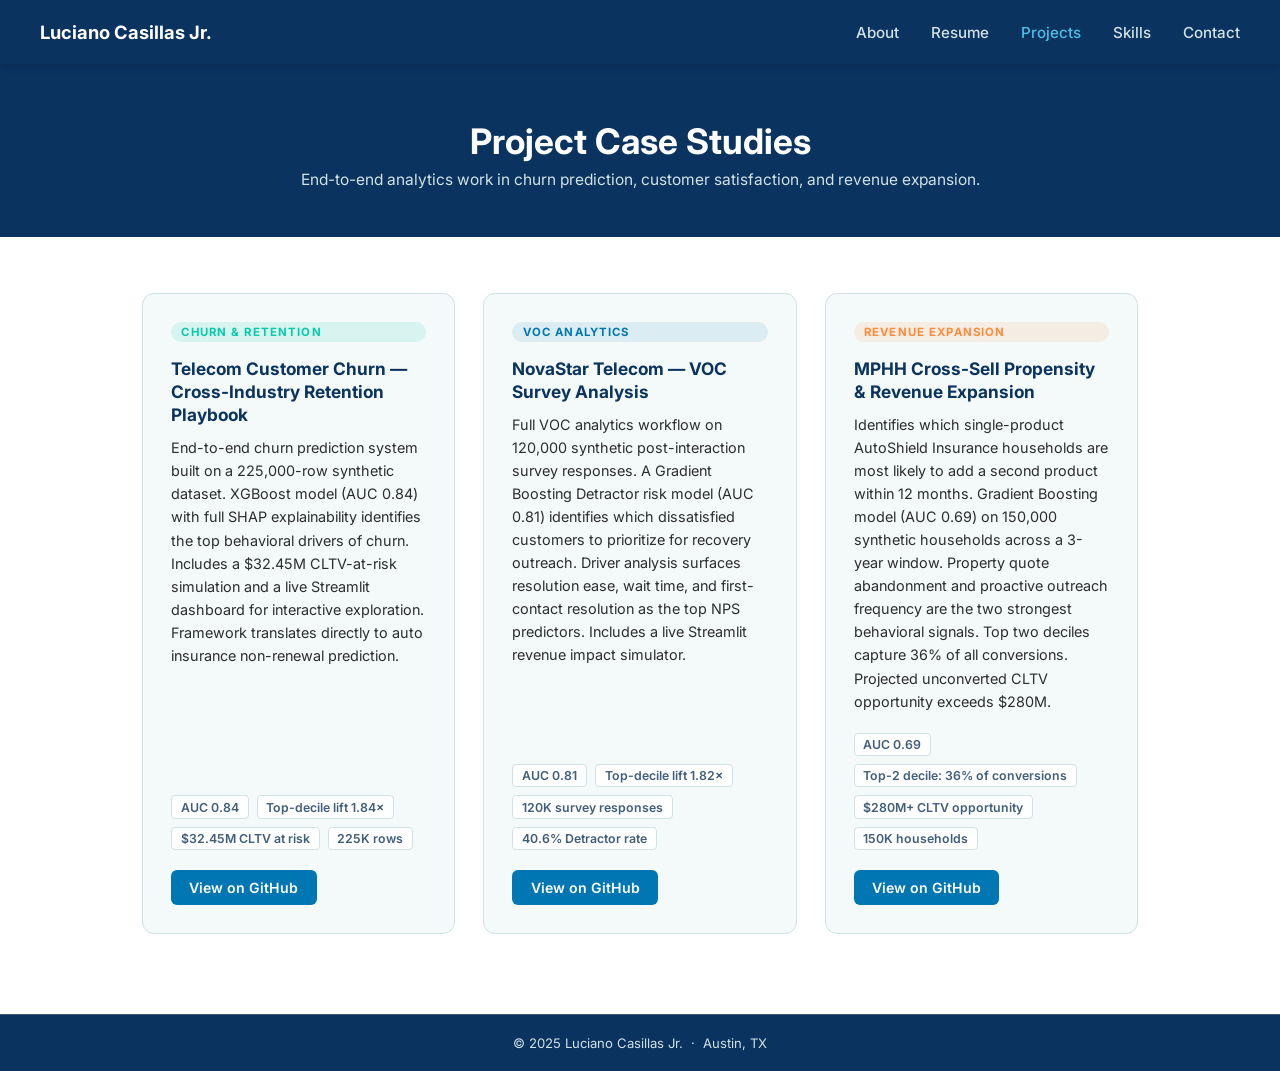
==== projects.html @ 4fbb7696 "Add Projects page with project case studies This file contains the HTML structure for the Projects p" ====
<!DOCTYPE html>
<html lang="en">
<head>
  <meta charset="UTF-8" />
  <meta name="viewport" content="width=device-width, initial-scale=1.0"/>
  <title>Projects — Luciano Casillas Jr.</title>
  <link rel="preconnect" href="https://fonts.googleapis.com">
  <link href="https://fonts.googleapis.com/css2?family=Inter:wght@400;500;600;700&display=swap" rel="stylesheet">
  <style>
    :root {
      --navy:      #0A3360;
      --steel-700: #405E7C;
      --blue-700:  #0077B3;
      --blue-500:  #4EBEE5;
      --steel-300: #D1E2E5;
      --steel-100: #F4F9FA;
      --white:     #FFFFFF;
      --black:     #2D2D2D;
      --gray-700:  #707070;
      --green-700: #08CAA9;
      --green-900: #067462;
      --orange:    #FF8A39;
    }
    *, *::before, *::after { box-sizing: border-box; margin: 0; padding: 0; }
    body { font-family: 'Inter', sans-serif; background: var(--white); color: var(--black); }

    nav {
      background: var(--navy); padding: 0 2.5rem;
      display: flex; align-items: center; justify-content: space-between;
      height: 64px; position: sticky; top: 0; z-index: 100;
      box-shadow: 0 2px 8px rgba(0,0,0,0.18);
    }
    .nav-brand { color: var(--white); font-size: 1.15rem; font-weight: 700; text-decoration: none; }
    .nav-links { display: flex; gap: 2rem; list-style: none; }
    .nav-links a { color: var(--steel-300); text-decoration: none; font-size: 0.95rem; font-weight: 500; transition: color 0.2s; }
    .nav-links a:hover, .nav-links a.active { color: var(--blue-500); }

    .page-hero {
      background: var(--navy); color: var(--white);
      text-align: center; padding: 3.5rem 2rem 3rem;
    }
    .page-hero h1 { font-size: 2.2rem; font-weight: 700; margin-bottom: 0.5rem; }
    .page-hero p { color: var(--steel-300); font-size: 0.97rem; }

    main { max-width: 1060px; margin: 0 auto; padding: 3.5rem 2rem 5rem; }

    .projects-grid {
      display: grid;
      grid-template-columns: repeat(auto-fit, minmax(310px, 1fr));
      gap: 1.75rem;
    }

    .project-card {
      background: var(--steel-100);
      border: 1px solid var(--steel-300);
      border-radius: 12px;
      padding: 1.75rem;
      display: flex;
      flex-direction: column;
      transition: box-shadow 0.2s, transform 0.15s;
    }
    .project-card:hover { box-shadow: 0 8px 28px rgba(0,119,179,0.13); transform: translateY(-4px); }

    .project-tag {
      display: inline-block;
      font-size: 0.71rem; font-weight: 700;
      text-transform: uppercase; letter-spacing: 0.1em;
      padding: 0.2rem 0.65rem; border-radius: 20px; margin-bottom: 0.9rem;
    }
    .tag-retention  { background: rgba(8,202,169,0.12); color: var(--green-700); }
    .tag-voc        { background: rgba(0,119,179,0.1);  color: var(--blue-700); }
    .tag-crosssell  { background: rgba(255,138,57,0.12); color: var(--orange); }

    .project-card h2 {
      font-size: 1.08rem; font-weight: 700; color: var(--navy);
      margin-bottom: 0.6rem; line-height: 1.35;
    }
    .project-card p {
      font-size: 0.9rem; color: var(--black);
      line-height: 1.6; flex: 1; margin-bottom: 1.25rem;
    }

    .project-stats { display: flex; flex-wrap: wrap; gap: 0.5rem; margin-bottom: 1.25rem; }
    .stat-pill {
      font-size: 0.77rem; font-weight: 600;
      color: var(--steel-700);
      background: var(--white);
      border: 1px solid var(--steel-300);
      border-radius: 4px; padding: 0.2rem 0.55rem;
    }

    .project-actions { display: flex; gap: 0.75rem; flex-wrap: wrap; margin-top: auto; }
    .btn {
      display: inline-block; padding: 0.55rem 1.15rem;
      border-radius: 6px; font-size: 0.88rem; font-weight: 600;
      text-decoration: none; transition: opacity 0.2s, transform 0.15s;
    }
    .btn:hover { opacity: 0.85; transform: translateY(-1px); }
    .btn-primary { background: var(--blue-700); color: var(--white); }
    .btn-outline { background: transparent; color: var(--blue-700); border: 2px solid var(--blue-700); }

    footer {
      background: var(--navy); border-top: 1px solid var(--steel-700);
      text-align: center; padding: 1.25rem;
      font-size: 0.82rem; color: var(--steel-300);
    }
  </style>
</head>
<body>

<nav>
  <a class="nav-brand" href="index.html">Luciano Casillas Jr.</a>
  <ul class="nav-links">
    <li><a href="index.html">About</a></li>
    <li><a href="resume.html">Resume</a></li>
    <li><a href="projects.html" class="active">Projects</a></li>
    <li><a href="skills.html">Skills</a></li>
    <li><a href="mailto:luciano.casillasjr@outlook.com">Contact</a></li>
  </ul>
</nav>

<div class="page-hero">
  <h1>Project Case Studies</h1>
  <p>End-to-end analytics work in churn prediction, customer satisfaction, and revenue expansion.</p>
</div>

<main>
  <div class="projects-grid">

    <!-- PROJECT 1 -->
    <div class="project-card">
      <span class="project-tag tag-retention">Churn &amp; Retention</span>
      <h2>Telecom Customer Churn — Cross-Industry Retention Playbook</h2>
      <p>End-to-end churn prediction system built on a 225,000-row synthetic dataset. XGBoost model (AUC 0.84) with full SHAP explainability identifies the top behavioral drivers of churn. Includes a $32.45M CLTV-at-risk simulation and a live Streamlit dashboard for interactive exploration. Framework translates directly to auto insurance non-renewal prediction.</p>
      <div class="project-stats">
        <span class="stat-pill">AUC 0.84</span>
        <span class="stat-pill">Top-decile lift 1.84×</span>
        <span class="stat-pill">$32.45M CLTV at risk</span>
        <span class="stat-pill">225K rows</span>
      </div>
      <div class="project-actions">
        <a class="btn btn-primary" href="https://github.com/Aztexan512/Telco-Churn-Retention-Playbook" target="_blank">View on GitHub</a>
      </div>
    </div>

    <!-- PROJECT 2 -->
    <div class="project-card">
      <span class="project-tag tag-voc">VOC Analytics</span>
      <h2>NovaStar Telecom — VOC Survey Analysis</h2>
      <p>Full VOC analytics workflow on 120,000 synthetic post-interaction survey responses. A Gradient Boosting Detractor risk model (AUC 0.81) identifies which dissatisfied customers to prioritize for recovery outreach. Driver analysis surfaces resolution ease, wait time, and first-contact resolution as the top NPS predictors. Includes a live Streamlit revenue impact simulator.</p>
      <div class="project-stats">
        <span class="stat-pill">AUC 0.81</span>
        <span class="stat-pill">Top-decile lift 1.82×</span>
        <span class="stat-pill">120K survey responses</span>
        <span class="stat-pill">40.6% Detractor rate</span>
      </div>
      <div class="project-actions">
        <a class="btn btn-primary" href="https://github.com/Aztexan512/Customer-Satisfaction-Driver-Analysis" target="_blank">View on GitHub</a>
      </div>
    </div>

    <!-- PROJECT 3 -->
    <div class="project-card">
      <span class="project-tag tag-crosssell">Revenue Expansion</span>
      <h2>MPHH Cross-Sell Propensity &amp; Revenue Expansion</h2>
      <p>Identifies which single-product AutoShield Insurance households are most likely to add a second product within 12 months. Gradient Boosting model (AUC 0.69) on 150,000 synthetic households across a 3-year window. Property quote abandonment and proactive outreach frequency are the two strongest behavioral signals. Top two deciles capture 36% of all conversions. Projected unconverted CLTV opportunity exceeds $280M.</p>
      <div class="project-stats">
        <span class="stat-pill">AUC 0.69</span>
        <span class="stat-pill">Top-2 decile: 36% of conversions</span>
        <span class="stat-pill">$280M+ CLTV opportunity</span>
        <span class="stat-pill">150K households</span>
      </div>
      <div class="project-actions">
        <a class="btn btn-primary" href="https://github.com/Aztexan512/Multiproduct-Household-Propensity-Model" target="_blank">View on GitHub</a>
      </div>
    </div>

  </div>
</main>

<footer>&copy; 2025 Luciano Casillas Jr. &nbsp;·&nbsp; Austin, TX</footer>

</body>
</html>
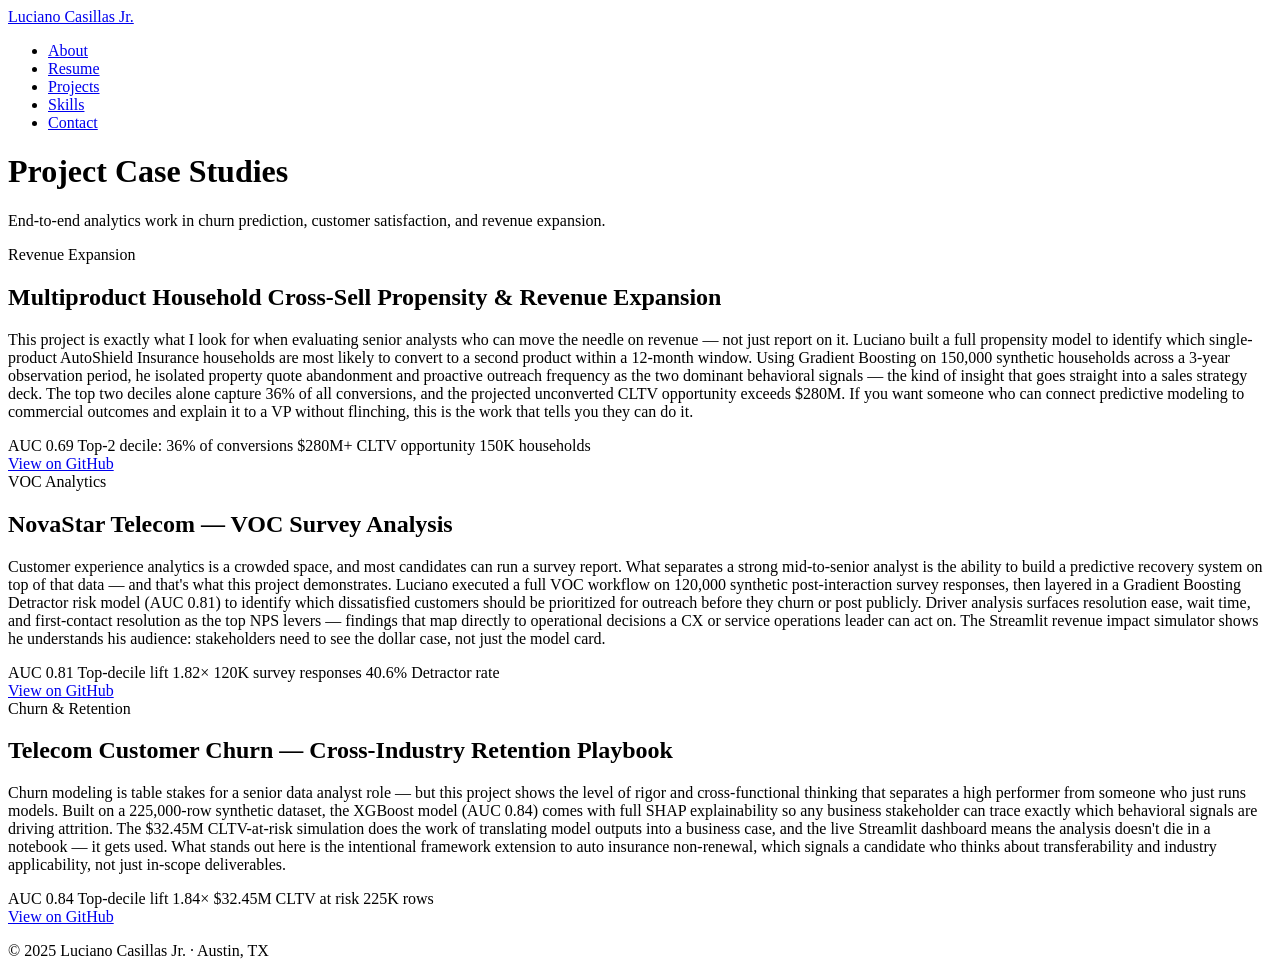
==== commit 025a5638: "Refactor projects.html structure and styles" ====
--- a/projects.html
+++ b/projects.html
@@ -2,183 +2,83 @@
 <html lang="en">
 <head>
   <meta charset="UTF-8" />
-  <meta name="viewport" content="width=device-width, initial-scale=1.0"/>
+  <meta name="viewport" content="width=device-width, initial-scale=1.0" />
   <title>Projects — Luciano Casillas Jr.</title>
-  <link rel="preconnect" href="https://fonts.googleapis.com">
-  <link href="https://fonts.googleapis.com/css2?family=Inter:wght@400;500;600;700&display=swap" rel="stylesheet">
-  <style>
-    :root {
-      --navy:      #0A3360;
-      --steel-700: #405E7C;
-      --blue-700:  #0077B3;
-      --blue-500:  #4EBEE5;
-      --steel-300: #D1E2E5;
-      --steel-100: #F4F9FA;
-      --white:     #FFFFFF;
-      --black:     #2D2D2D;
-      --gray-700:  #707070;
-      --green-700: #08CAA9;
-      --green-900: #067462;
-      --orange:    #FF8A39;
-    }
-    *, *::before, *::after { box-sizing: border-box; margin: 0; padding: 0; }
-    body { font-family: 'Inter', sans-serif; background: var(--white); color: var(--black); }
-
-    nav {
-      background: var(--navy); padding: 0 2.5rem;
-      display: flex; align-items: center; justify-content: space-between;
-      height: 64px; position: sticky; top: 0; z-index: 100;
-      box-shadow: 0 2px 8px rgba(0,0,0,0.18);
-    }
-    .nav-brand { color: var(--white); font-size: 1.15rem; font-weight: 700; text-decoration: none; }
-    .nav-links { display: flex; gap: 2rem; list-style: none; }
-    .nav-links a { color: var(--steel-300); text-decoration: none; font-size: 0.95rem; font-weight: 500; transition: color 0.2s; }
-    .nav-links a:hover, .nav-links a.active { color: var(--blue-500); }
-
-    .page-hero {
-      background: var(--navy); color: var(--white);
-      text-align: center; padding: 3.5rem 2rem 3rem;
-    }
-    .page-hero h1 { font-size: 2.2rem; font-weight: 700; margin-bottom: 0.5rem; }
-    .page-hero p { color: var(--steel-300); font-size: 0.97rem; }
-
-    main { max-width: 1060px; margin: 0 auto; padding: 3.5rem 2rem 5rem; }
-
-    .projects-grid {
-      display: grid;
-      grid-template-columns: repeat(auto-fit, minmax(310px, 1fr));
-      gap: 1.75rem;
-    }
-
-    .project-card {
-      background: var(--steel-100);
-      border: 1px solid var(--steel-300);
-      border-radius: 12px;
-      padding: 1.75rem;
-      display: flex;
-      flex-direction: column;
-      transition: box-shadow 0.2s, transform 0.15s;
-    }
-    .project-card:hover { box-shadow: 0 8px 28px rgba(0,119,179,0.13); transform: translateY(-4px); }
-
-    .project-tag {
-      display: inline-block;
-      font-size: 0.71rem; font-weight: 700;
-      text-transform: uppercase; letter-spacing: 0.1em;
-      padding: 0.2rem 0.65rem; border-radius: 20px; margin-bottom: 0.9rem;
-    }
-    .tag-retention  { background: rgba(8,202,169,0.12); color: var(--green-700); }
-    .tag-voc        { background: rgba(0,119,179,0.1);  color: var(--blue-700); }
-    .tag-crosssell  { background: rgba(255,138,57,0.12); color: var(--orange); }
-
-    .project-card h2 {
-      font-size: 1.08rem; font-weight: 700; color: var(--navy);
-      margin-bottom: 0.6rem; line-height: 1.35;
-    }
-    .project-card p {
-      font-size: 0.9rem; color: var(--black);
-      line-height: 1.6; flex: 1; margin-bottom: 1.25rem;
-    }
-
-    .project-stats { display: flex; flex-wrap: wrap; gap: 0.5rem; margin-bottom: 1.25rem; }
-    .stat-pill {
-      font-size: 0.77rem; font-weight: 600;
-      color: var(--steel-700);
-      background: var(--white);
-      border: 1px solid var(--steel-300);
-      border-radius: 4px; padding: 0.2rem 0.55rem;
-    }
-
-    .project-actions { display: flex; gap: 0.75rem; flex-wrap: wrap; margin-top: auto; }
-    .btn {
-      display: inline-block; padding: 0.55rem 1.15rem;
-      border-radius: 6px; font-size: 0.88rem; font-weight: 600;
-      text-decoration: none; transition: opacity 0.2s, transform 0.15s;
-    }
-    .btn:hover { opacity: 0.85; transform: translateY(-1px); }
-    .btn-primary { background: var(--blue-700); color: var(--white); }
-    .btn-outline { background: transparent; color: var(--blue-700); border: 2px solid var(--blue-700); }
-
-    footer {
-      background: var(--navy); border-top: 1px solid var(--steel-700);
-      text-align: center; padding: 1.25rem;
-      font-size: 0.82rem; color: var(--steel-300);
-    }
-  </style>
+  <link rel="stylesheet" href="style.css" />
 </head>
 <body>
 
-<nav>
-  <a class="nav-brand" href="index.html">Luciano Casillas Jr.</a>
-  <ul class="nav-links">
-    <li><a href="index.html">About</a></li>
-    <li><a href="resume.html">Resume</a></li>
-    <li><a href="projects.html" class="active">Projects</a></li>
-    <li><a href="skills.html">Skills</a></li>
-    <li><a href="mailto:luciano.casillasjr@outlook.com">Contact</a></li>
-  </ul>
-</nav>
+  <nav>
+    <a href="index.html" class="nav-brand">Luciano Casillas Jr.</a>
+    <ul>
+      <li><a href="index.html">About</a></li>
+      <li><a href="resume.html">Resume</a></li>
+      <li><a href="projects.html" class="active">Projects</a></li>
+      <li><a href="skills.html">Skills</a></li>
+      <li><a href="mailto:luciano.casillasjr@outlook.com">Contact</a></li>
+    </ul>
+  </nav>
 
-<div class="page-hero">
-  <h1>Project Case Studies</h1>
-  <p>End-to-end analytics work in churn prediction, customer satisfaction, and revenue expansion.</p>
-</div>
+  <header class="page-header">
+    <h1>Project Case Studies</h1>
+    <p>End-to-end analytics work in churn prediction, customer satisfaction, and revenue expansion.</p>
+  </header>
 
-<main>
-  <div class="projects-grid">
+  <main class="projects-grid">
 
-    <!-- PROJECT 1 -->
-    <div class="project-card">
-      <span class="project-tag tag-retention">Churn &amp; Retention</span>
-      <h2>Telecom Customer Churn — Cross-Industry Retention Playbook</h2>
-      <p>End-to-end churn prediction system built on a 225,000-row synthetic dataset. XGBoost model (AUC 0.84) with full SHAP explainability identifies the top behavioral drivers of churn. Includes a $32.45M CLTV-at-risk simulation and a live Streamlit dashboard for interactive exploration. Framework translates directly to auto insurance non-renewal prediction.</p>
-      <div class="project-stats">
-        <span class="stat-pill">AUC 0.84</span>
-        <span class="stat-pill">Top-decile lift 1.84×</span>
-        <span class="stat-pill">$32.45M CLTV at risk</span>
-        <span class="stat-pill">225K rows</span>
+    <!-- PROJECT 1: Multiproduct Household Cross-Sell -->
+    <article class="project-card">
+      <span class="project-tag tag-revenue">Revenue Expansion</span>
+      <h2>Multiproduct Household Cross-Sell Propensity &amp; Revenue Expansion</h2>
+      <p>
+        This project is exactly what I look for when evaluating senior analysts who can move the needle on revenue — not just report on it. Luciano built a full propensity model to identify which single-product AutoShield Insurance households are most likely to convert to a second product within a 12-month window. Using Gradient Boosting on 150,000 synthetic households across a 3-year observation period, he isolated property quote abandonment and proactive outreach frequency as the two dominant behavioral signals — the kind of insight that goes straight into a sales strategy deck. The top two deciles alone capture 36% of all conversions, and the projected unconverted CLTV opportunity exceeds $280M. If you want someone who can connect predictive modeling to commercial outcomes and explain it to a VP without flinching, this is the work that tells you they can do it.
+      </p>
+      <div class="project-metrics">
+        <span class="badge">AUC 0.69</span>
+        <span class="badge">Top-2 decile: 36% of conversions</span>
+        <span class="badge">$280M+ CLTV opportunity</span>
+        <span class="badge">150K households</span>
       </div>
-      <div class="project-actions">
-        <a class="btn btn-primary" href="https://github.com/Aztexan512/Telco-Churn-Retention-Playbook" target="_blank">View on GitHub</a>
-      </div>
-    </div>
+      <a href="https://github.com/Aztexan512/Multiproduct-Household-Propensity-Model" class="btn-github" target="_blank" rel="noopener">View on GitHub</a>
+    </article>
 
-    <!-- PROJECT 2 -->
-    <div class="project-card">
+    <!-- PROJECT 2: NovaStar Telecom VOC -->
+    <article class="project-card">
       <span class="project-tag tag-voc">VOC Analytics</span>
       <h2>NovaStar Telecom — VOC Survey Analysis</h2>
-      <p>Full VOC analytics workflow on 120,000 synthetic post-interaction survey responses. A Gradient Boosting Detractor risk model (AUC 0.81) identifies which dissatisfied customers to prioritize for recovery outreach. Driver analysis surfaces resolution ease, wait time, and first-contact resolution as the top NPS predictors. Includes a live Streamlit revenue impact simulator.</p>
-      <div class="project-stats">
-        <span class="stat-pill">AUC 0.81</span>
-        <span class="stat-pill">Top-decile lift 1.82×</span>
-        <span class="stat-pill">120K survey responses</span>
-        <span class="stat-pill">40.6% Detractor rate</span>
+      <p>
+        Customer experience analytics is a crowded space, and most candidates can run a survey report. What separates a strong mid-to-senior analyst is the ability to build a predictive recovery system on top of that data — and that's what this project demonstrates. Luciano executed a full VOC workflow on 120,000 synthetic post-interaction survey responses, then layered in a Gradient Boosting Detractor risk model (AUC 0.81) to identify which dissatisfied customers should be prioritized for outreach before they churn or post publicly. Driver analysis surfaces resolution ease, wait time, and first-contact resolution as the top NPS levers — findings that map directly to operational decisions a CX or service operations leader can act on. The Streamlit revenue impact simulator shows he understands his audience: stakeholders need to see the dollar case, not just the model card.
+      </p>
+      <div class="project-metrics">
+        <span class="badge">AUC 0.81</span>
+        <span class="badge">Top-decile lift 1.82×</span>
+        <span class="badge">120K survey responses</span>
+        <span class="badge">40.6% Detractor rate</span>
       </div>
-      <div class="project-actions">
-        <a class="btn btn-primary" href="https://github.com/Aztexan512/Customer-Satisfaction-Driver-Analysis" target="_blank">View on GitHub</a>
+      <a href="https://github.com/Aztexan512/Customer-Satisfaction-Driver-Analysis" class="btn-github" target="_blank" rel="noopener">View on GitHub</a>
+    </article>
+
+    <!-- PROJECT 3: Telecom Customer Churn -->
+    <article class="project-card">
+      <span class="project-tag tag-churn">Churn &amp; Retention</span>
+      <h2>Telecom Customer Churn — Cross-Industry Retention Playbook</h2>
+      <p>
+        Churn modeling is table stakes for a senior data analyst role — but this project shows the level of rigor and cross-functional thinking that separates a high performer from someone who just runs models. Built on a 225,000-row synthetic dataset, the XGBoost model (AUC 0.84) comes with full SHAP explainability so any business stakeholder can trace exactly which behavioral signals are driving attrition. The $32.45M CLTV-at-risk simulation does the work of translating model outputs into a business case, and the live Streamlit dashboard means the analysis doesn't die in a notebook — it gets used. What stands out here is the intentional framework extension to auto insurance non-renewal, which signals a candidate who thinks about transferability and industry applicability, not just in-scope deliverables.
+      </p>
+      <div class="project-metrics">
+        <span class="badge">AUC 0.84</span>
+        <span class="badge">Top-decile lift 1.84×</span>
+        <span class="badge">$32.45M CLTV at risk</span>
+        <span class="badge">225K rows</span>
       </div>
-    </div>
+      <a href="https://github.com/Aztexan512/Telco-Churn-Retention-Playbook" class="btn-github" target="_blank" rel="noopener">View on GitHub</a>
+    </article>
 
-    <!-- PROJECT 3 -->
-    <div class="project-card">
-      <span class="project-tag tag-crosssell">Revenue Expansion</span>
-      <h2>MPHH Cross-Sell Propensity &amp; Revenue Expansion</h2>
-      <p>Identifies which single-product AutoShield Insurance households are most likely to add a second product within 12 months. Gradient Boosting model (AUC 0.69) on 150,000 synthetic households across a 3-year window. Property quote abandonment and proactive outreach frequency are the two strongest behavioral signals. Top two deciles capture 36% of all conversions. Projected unconverted CLTV opportunity exceeds $280M.</p>
-      <div class="project-stats">
-        <span class="stat-pill">AUC 0.69</span>
-        <span class="stat-pill">Top-2 decile: 36% of conversions</span>
-        <span class="stat-pill">$280M+ CLTV opportunity</span>
-        <span class="stat-pill">150K households</span>
-      </div>
-      <div class="project-actions">
-        <a class="btn btn-primary" href="https://github.com/Aztexan512/Multiproduct-Household-Propensity-Model" target="_blank">View on GitHub</a>
-      </div>
-    </div>
+  </main>
 
-  </div>
-</main>
-
-<footer>&copy; 2025 Luciano Casillas Jr. &nbsp;·&nbsp; Austin, TX</footer>
+  <footer>
+    <p>© 2025 Luciano Casillas Jr. · Austin, TX</p>
+  </footer>
 
 </body>
 </html>
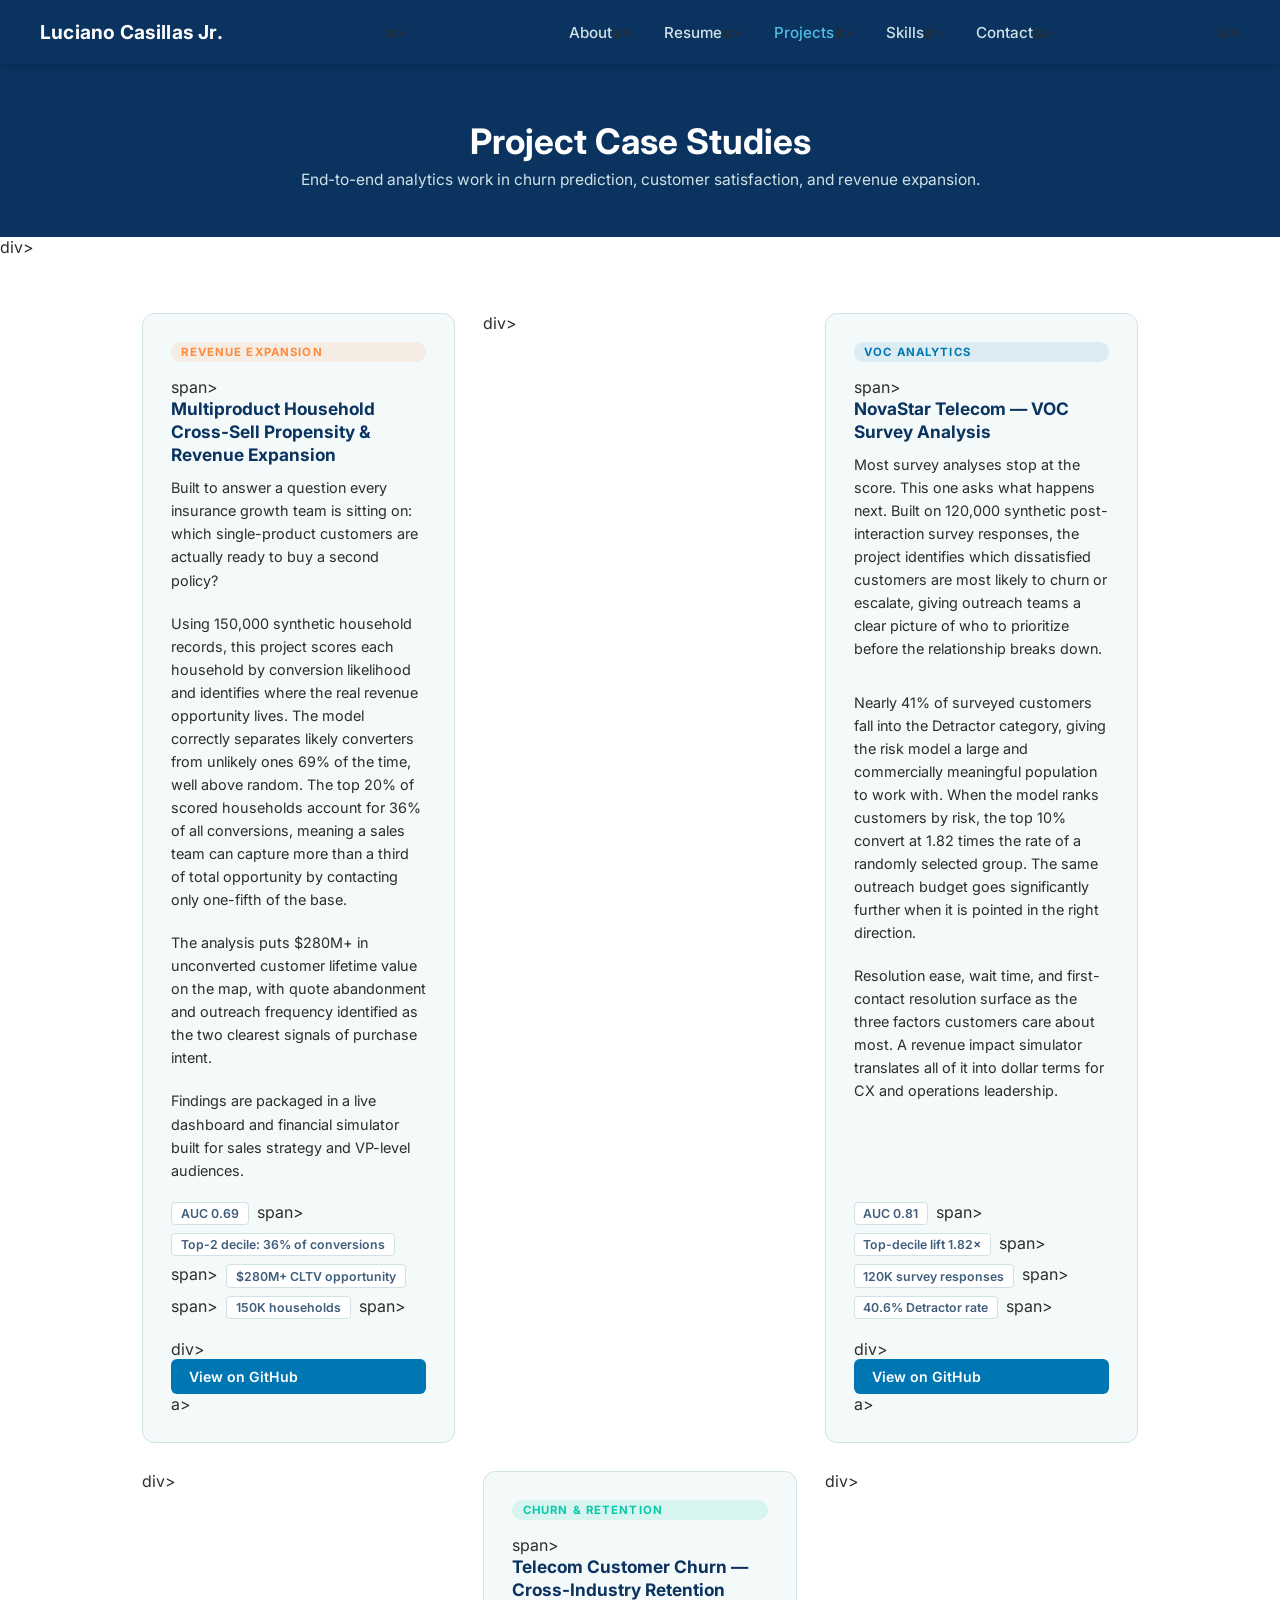
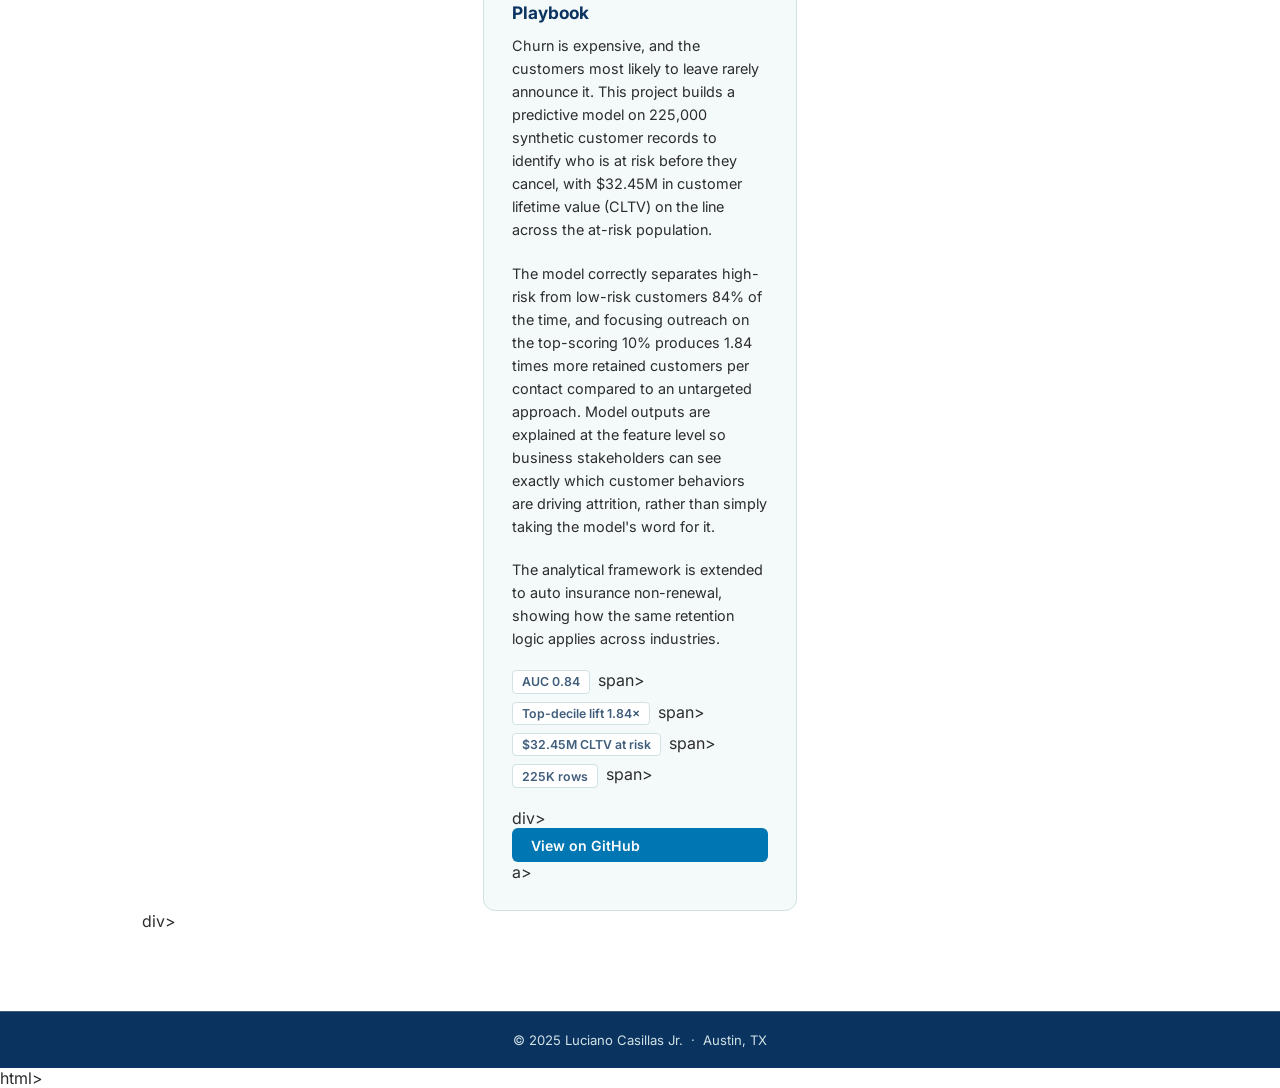
==== commit 1390c15c: "Refactor projects.html for improved layout and styles Updated the structure and styling of the proje" ====
--- a/projects.html
+++ b/projects.html
@@ -1,84 +1,94 @@
 <!DOCTYPE html>
 <html lang="en">
-<head>
-  <meta charset="UTF-8" />
-  <meta name="viewport" content="width=device-width, initial-scale=1.0" />
-  <title>Projects — Luciano Casillas Jr.</title>
-  <link rel="stylesheet" href="style.css" />
-</head>
+  <head>
+      <meta charset="UTF-8" />
+      <meta name="viewport" content="width=device-width, initial-scale=1.0" />
+      <title>Projects — Luciano Casillas Jr.</title>
+    <link rel="preconnect" href="https://fonts.googleapis.com">
+    <link href="https://fonts.googleapis.com/css2?family=Inter:wght@400;500;600;700&display=swap" rel="stylesheet">
+    <link rel="stylesheet" href="style.css" />
+  </head>
 <body>
 
-  <nav>
-    <a href="index.html" class="nav-brand">Luciano Casillas Jr.</a>
-    <ul>
-      <li><a href="index.html">About</a></li>
-      <li><a href="resume.html">Resume</a></li>
-      <li><a href="projects.html" class="active">Projects</a></li>
-      <li><a href="skills.html">Skills</a></li>
-      <li><a href="mailto:luciano.casillasjr@outlook.com">Contact</a></li>
-    </ul>
-  </nav>
+    <nav>
+          <a href="index.html" class="nav-brand">Luciano Casillas Jr.</a>a>
+          <ul class="nav-links">
+                  <li><a href="index.html">About</a>a></li>
+                <li><a href="resume.html">Resume</a>a></li>
+                <li><a href="projects.html" class="active">Projects</a>a></li>
+                <li><a href="skills.html">Skills</a>a></li>
+                <li><a href="mailto:luciano.casillasjr@outlook.com">Contact</a>a></li>
+          </ul>ul>
+    </nav>
 
-  <header class="page-header">
-    <h1>Project Case Studies</h1>
-    <p>End-to-end analytics work in churn prediction, customer satisfaction, and revenue expansion.</p>
-  </header>
+  <div class="page-hero">
+      <h1>Project Case Studies</h1>
+      <p>End-to-end analytics work in churn prediction, customer satisfaction, and revenue expansion.</p>
+  </div>div>
 
-  <main class="projects-grid">
+  <main>
+        <div class="projects-grid">
 
-    <!-- PROJECT 1: Multiproduct Household Cross-Sell -->
-    <article class="project-card">
-      <span class="project-tag tag-revenue">Revenue Expansion</span>
-      <h2>Multiproduct Household Cross-Sell Propensity &amp; Revenue Expansion</h2>
-      <p>
-        This project is exactly what I look for when evaluating senior analysts who can move the needle on revenue — not just report on it. Luciano built a full propensity model to identify which single-product AutoShield Insurance households are most likely to convert to a second product within a 12-month window. Using Gradient Boosting on 150,000 synthetic households across a 3-year observation period, he isolated property quote abandonment and proactive outreach frequency as the two dominant behavioral signals — the kind of insight that goes straight into a sales strategy deck. The top two deciles alone capture 36% of all conversions, and the projected unconverted CLTV opportunity exceeds $280M. If you want someone who can connect predictive modeling to commercial outcomes and explain it to a VP without flinching, this is the work that tells you they can do it.
-      </p>
-      <div class="project-metrics">
-        <span class="badge">AUC 0.69</span>
-        <span class="badge">Top-2 decile: 36% of conversions</span>
-        <span class="badge">$280M+ CLTV opportunity</span>
-        <span class="badge">150K households</span>
-      </div>
-      <a href="https://github.com/Aztexan512/Multiproduct-Household-Propensity-Model" class="btn-github" target="_blank" rel="noopener">View on GitHub</a>
-    </article>
+                <!-- PROJECT 1: Multiproduct Household Cross-Sell -->
+                <div class="project-card">
+                          <span class="project-tag tag-revenue">Revenue Expansion</span>span>
+                          <h2>Multiproduct Household Cross-Sell Propensity &amp; Revenue Expansion</h2>
+                          <p>Built to answer a question every insurance growth team is sitting on: which single-product customers are actually ready to buy a second policy?</p>
+                          <p>Using 150,000 synthetic household records, this project scores each household by conversion likelihood and identifies where the real revenue opportunity lives. The model correctly separates likely converters from unlikely ones 69% of the time, well above random. The top 20% of scored households account for 36% of all conversions, meaning a sales team can capture more than a third of total opportunity by contacting only one-fifth of the base.</p>
+                          <p>The analysis puts $280M+ in unconverted customer lifetime value on the map, with quote abandonment and outreach frequency identified as the two clearest signals of purchase intent.</p>
+                          <p>Findings are packaged in a live dashboard and financial simulator built for sales strategy and VP-level audiences.</p>
+                          <div class="project-metrics">
+                                      <span class="badge">AUC 0.69</span>span>
+                                      <span class="badge">Top-2 decile: 36% of conversions</span>span>
+                                      <span class="badge">$280M+ CLTV opportunity</span>span>
+                                      <span class="badge">150K households</span>span>
+                          </div>div>
+                          <a href="https://github.com/Aztexan512/Multiproduct-Household-Propensity-Model" class="btn-github" target="_blank" rel="noopener">View on GitHub</a>a>
+                </div>div>
 
-    <!-- PROJECT 2: NovaStar Telecom VOC -->
-    <article class="project-card">
-      <span class="project-tag tag-voc">VOC Analytics</span>
-      <h2>NovaStar Telecom — VOC Survey Analysis</h2>
-      <p>
-        Customer experience analytics is a crowded space, and most candidates can run a survey report. What separates a strong mid-to-senior analyst is the ability to build a predictive recovery system on top of that data — and that's what this project demonstrates. Luciano executed a full VOC workflow on 120,000 synthetic post-interaction survey responses, then layered in a Gradient Boosting Detractor risk model (AUC 0.81) to identify which dissatisfied customers should be prioritized for outreach before they churn or post publicly. Driver analysis surfaces resolution ease, wait time, and first-contact resolution as the top NPS levers — findings that map directly to operational decisions a CX or service operations leader can act on. The Streamlit revenue impact simulator shows he understands his audience: stakeholders need to see the dollar case, not just the model card.
-      </p>
-      <div class="project-metrics">
-        <span class="badge">AUC 0.81</span>
-        <span class="badge">Top-decile lift 1.82×</span>
-        <span class="badge">120K survey responses</span>
-        <span class="badge">40.6% Detractor rate</span>
-      </div>
-      <a href="https://github.com/Aztexan512/Customer-Satisfaction-Driver-Analysis" class="btn-github" target="_blank" rel="noopener">View on GitHub</a>
-    </article>
+                <!-- PROJECT 2: NovaStar Telecom VOC -->
+                <div class="project-card">
+                          <span class="project-tag tag-voc">VOC Analytics</span>span>
+                          <h2>NovaStar Telecom — VOC Survey Analysis</h2>
+                          <p>Most survey analyses stop at the score. This one asks what happens next. Built on 120,000 synthetic post-interaction survey responses, the project identifies which dissatisfied customers are most likely to churn or escalate, giving outreach teams a clear picture of who to prioritize before the relationship breaks down.</p>
+                          <p>Nearly 41% of surveyed customers fall into the Detractor category, giving the risk model a large and commercially meaningful population to work with. When the model ranks customers by risk, the top 10% convert at 1.82 times the rate of a randomly selected group. The same outreach budget goes significantly further when it is pointed in the right direction.</p>
+                          <p>Resolution ease, wait time, and first-contact resolution surface as the three factors customers care about most. A revenue impact simulator translates all of it into dollar terms for CX and operations leadership.</p>
+                          <div class="project-metrics">
+                                      <span class="badge">AUC 0.81</span>span>
+                                      <span class="badge">Top-decile lift 1.82×</span>span>
+                                      <span class="badge">120K survey responses</span>span>
+                                      <span class="badge">40.6% Detractor rate</span>span>
+                          </div>div>
+                          <a href="https://github.com/Aztexan512/Customer-Satisfaction-Driver-Analysis" class="btn-github" target="_blank" rel="noopener">View on GitHub</a>a>
+                </div>div>
 
-    <!-- PROJECT 3: Telecom Customer Churn -->
-    <article class="project-card">
-      <span class="project-tag tag-churn">Churn &amp; Retention</span>
-      <h2>Telecom Customer Churn — Cross-Industry Retention Playbook</h2>
-      <p>
-        Churn modeling is table stakes for a senior data analyst role — but this project shows the level of rigor and cross-functional thinking that separates a high performer from someone who just runs models. Built on a 225,000-row synthetic dataset, the XGBoost model (AUC 0.84) comes with full SHAP explainability so any business stakeholder can trace exactly which behavioral signals are driving attrition. The $32.45M CLTV-at-risk simulation does the work of translating model outputs into a business case, and the live Streamlit dashboard means the analysis doesn't die in a notebook — it gets used. What stands out here is the intentional framework extension to auto insurance non-renewal, which signals a candidate who thinks about transferability and industry applicability, not just in-scope deliverables.
-      </p>
-      <div class="project-metrics">
-        <span class="badge">AUC 0.84</span>
-        <span class="badge">Top-decile lift 1.84×</span>
-        <span class="badge">$32.45M CLTV at risk</span>
-        <span class="badge">225K rows</span>
-      </div>
-      <a href="https://github.com/Aztexan512/Telco-Churn-Retention-Playbook" class="btn-github" target="_blank" rel="noopener">View on GitHub</a>
-    </article>
+                <!-- PROJECT 3: Telecom Customer Churn -->
+                <div class="project-card">
+                          <span class="project-tag tag-churn">Churn &amp; Retention</span>span>
+                          <h2>Telecom Customer Churn — Cross-Industry Retention Playbook</h2>
+                          <p>Churn is expensive, and the customers most likely to leave rarely announce it. This project builds a predictive model on 225,000 synthetic customer records to identify who is at risk before they cancel, with $32.45M in customer lifetime value (CLTV) on the line across the at-risk population.</p>
+                          <p>The model correctly separates high-risk from low-risk customers 84% of the time, and focusing outreach on the top-scoring 10% produces 1.84 times more retained customers per contact compared to an untargeted approach. Model outputs are explained at the feature level so business stakeholders can see exactly which customer behaviors are driving attrition, rather than simply taking the model's word for it.</p>
+                          <p>The analytical framework is extended to auto insurance non-renewal, showing how the same retention logic applies across industries.</p>
+                          <div class="project-metrics">
+                                      <span class="badge">AUC 0.84</span>span>
+                                      <span class="badge">Top-decile lift 1.84×</span>span>
+                                      <span class="badge">$32.45M CLTV at risk</span>span>
+                                      <span class="badge">225K rows</span>span>
+                          </div>div>
+                          <a href="https://github.com/Aztexan512/Telco-Churn-Retention-Playbook" class="btn-github" target="_blank" rel="noopener">View on GitHub</a>a>
+                </div>div>
 
+        </div>div>
   </main>
 
-  <footer>
-    <p>© 2025 Luciano Casillas Jr. · Austin, TX</p>
-  </footer>
+    <footer>
+          <p>&copy; 2025 Luciano Casillas Jr. &nbsp;·&nbsp; Austin, TX</p>
+    </footer>
 
 </body>
-</html>
+</html>html></p>
+    </footer>
+  </main></p></h1></li></li>
+    </nav>
+</body></title>
+  </head>
--- a/style.css
+++ b/style.css
@@ -0,0 +1,298 @@
+/* ==============================================
+   style.css — Luciano Casillas Jr. Portfolio
+      Shared styles for all pages
+         ============================================== */
+
+         /* GOOGLE FONTS — loaded via <link> in each HTML file */
+
+         /* CSS CUSTOM PROPERTIES */
+         :root {
+           --navy:      #0A3360;
+             --steel-700: #405E7C;
+               --blue-700:  #0077B3;
+                 --blue-500:  #4EBEE5;
+                   --steel-300: #D1E2E5;
+                     --steel-100: #F4F9FA;
+                       --white:     #FFFFFF;
+                         --black:     #2D2D2D;
+                           --gray-700:  #707070;
+                             --gray-300:  #CCCCCC;
+                               --green-700: #08CAA9;
+                                 --green-900: #067462;
+                                   --orange:    #FF8A39;
+                                     --red:       #E05252;
+                                     }
+
+                                     /* RESET */
+                                     *, *::before, *::after { box-sizing: border-box; margin: 0; padding: 0; }
+
+                                     body {
+                                       font-family: 'Inter', sans-serif;
+                                         background: var(--white);
+                                           color: var(--black);
+                                             min-height: 100vh;
+                                             }
+
+                                             /* ==============================================
+                                                NAV
+                                                   ============================================== */
+                                                   nav {
+                                                     background: var(--navy);
+                                                       padding: 0 2.5rem;
+                                                         display: flex;
+                                                           align-items: center;
+                                                             justify-content: space-between;
+                                                               height: 64px;
+                                                                 position: sticky;
+                                                                   top: 0;
+                                                                     z-index: 100;
+                                                                       box-shadow: 0 2px 8px rgba(0,0,0,0.18);
+                                                                       }
+                                                                       .nav-brand {
+                                                                         color: var(--white);
+                                                                           font-size: 1.2rem;
+                                                                             font-weight: 700;
+                                                                               text-decoration: none;
+                                                                                 letter-spacing: 0.01em;
+                                                                                 }
+                                                                                 .nav-links { display: flex; gap: 2rem; list-style: none; }
+                                                                                 .nav-links a {
+                                                                                   color: var(--steel-300);
+                                                                                     text-decoration: none;
+                                                                                       font-size: 0.95rem;
+                                                                                         font-weight: 500;
+                                                                                           transition: color 0.2s;
+                                                                                           }
+                                                                                           .nav-links a:hover, .nav-links a.active { color: var(--blue-500); }
+
+                                                                                           /* ==============================================
+                                                                                              BUTTONS
+                                                                                                 ============================================== */
+                                                                                                 .btn {
+                                                                                                   display: inline-block;
+                                                                                                     padding: 0.65rem 1.5rem;
+                                                                                                       border-radius: 6px;
+                                                                                                         font-size: 0.95rem;
+                                                                                                           font-weight: 600;
+                                                                                                             text-decoration: none;
+                                                                                                               transition: opacity 0.2s, transform 0.15s;
+                                                                                                               }
+                                                                                                               .btn:hover { opacity: 0.88; transform: translateY(-1px); }
+                                                                                                               .btn-primary { background: var(--blue-700); color: var(--white); }
+                                                                                                               .btn-outline {
+                                                                                                                 background: transparent;
+                                                                                                                   color: var(--blue-500);
+                                                                                                                     border: 2px solid var(--blue-500);
+                                                                                                                     }
+                                                                                                                     .btn-github {
+                                                                                                                       display: inline-block;
+                                                                                                                         padding: 0.55rem 1.15rem;
+                                                                                                                           border-radius: 6px;
+                                                                                                                             font-size: 0.88rem;
+                                                                                                                               font-weight: 600;
+                                                                                                                                 text-decoration: none;
+                                                                                                                                   background: var(--blue-700);
+                                                                                                                                     color: var(--white);
+                                                                                                                                       transition: opacity 0.2s, transform 0.15s;
+                                                                                                                                         margin-top: auto;
+                                                                                                                                         }
+                                                                                                                                         .btn-github:hover { opacity: 0.85; transform: translateY(-1px); }
+                                                                                                                                         
+                                                                                                                                         /* ==============================================
+                                                                                                                                            FOOTER
+                                                                                                                                               ============================================== */
+                                                                                                                                               footer {
+                                                                                                                                                 background: var(--navy);
+                                                                                                                                                   border-top: 1px solid var(--steel-700);
+                                                                                                                                                     text-align: center;
+                                                                                                                                                       padding: 1.25rem;
+                                                                                                                                                         font-size: 0.82rem;
+                                                                                                                                                           color: var(--steel-300);
+                                                                                                                                                           }
+                                                                                                                                                           
+                                                                                                                                                           /* ==============================================
+                                                                                                                                                              SECTION / LAYOUT COMMON
+                                                                                                                                                                 ============================================== */
+                                                                                                                                                                 section { padding: 4rem 2rem; }
+                                                                                                                                                                 .container { max-width: 1000px; margin: 0 auto; }
+                                                                                                                                                                 .section-label {
+                                                                                                                                                                   font-size: 0.78rem;
+                                                                                                                                                                     font-weight: 700;
+                                                                                                                                                                       text-transform: uppercase;
+                                                                                                                                                                         letter-spacing: 0.12em;
+                                                                                                                                                                           color: var(--blue-700);
+                                                                                                                                                                             margin-bottom: 0.5rem;
+                                                                                                                                                                             }
+                                                                                                                                                                             .section-title {
+                                                                                                                                                                               font-size: 1.9rem;
+                                                                                                                                                                                 font-weight: 700;
+                                                                                                                                                                                   color: var(--navy);
+                                                                                                                                                                                     margin-bottom: 0.5rem;
+                                                                                                                                                                                     }
+                                                                                                                                                                                     .section-sub {
+                                                                                                                                                                                       font-size: 1rem;
+                                                                                                                                                                                         color: var(--gray-700);
+                                                                                                                                                                                           margin-bottom: 2.5rem;
+                                                                                                                                                                                           }
+                                                                                                                                                                                           .divider {
+                                                                                                                                                                                             height: 3px;
+                                                                                                                                                                                               width: 48px;
+                                                                                                                                                                                                 background: var(--blue-500);
+                                                                                                                                                                                                   border-radius: 2px;
+                                                                                                                                                                                                     margin-bottom: 2.5rem;
+                                                                                                                                                                                                     }
+                                                                                                                                                                                                     
+                                                                                                                                                                                                     /* PAGE HERO (projects, resume, skills pages) */
+                                                                                                                                                                                                     .page-hero {
+                                                                                                                                                                                                       background: var(--navy);
+                                                                                                                                                                                                         color: var(--white);
+                                                                                                                                                                                                           text-align: center;
+                                                                                                                                                                                                             padding: 3.5rem 2rem 3rem;
+                                                                                                                                                                                                             }
+                                                                                                                                                                                                             .page-hero h1 { font-size: 2.2rem; font-weight: 700; margin-bottom: 0.5rem; }
+                                                                                                                                                                                                             .page-hero p  { color: var(--steel-300); font-size: 0.97rem; }
+                                                                                                                                                                                                             
+                                                                                                                                                                                                             /* ==============================================
+                                                                                                                                                                                                                INDEX PAGE — HERO
+                                                                                                                                                                                                                   ============================================== */
+                                                                                                                                                                                                                   .hero {
+                                                                                                                                                                                                                     background: var(--navy);
+                                                                                                                                                                                                                       color: var(--white);
+                                                                                                                                                                                                                         text-align: center;
+                                                                                                                                                                                                                           padding: 5rem 2rem 4rem;
+                                                                                                                                                                                                                           }
+                                                                                                                                                                                                                           .hero-name {
+                                                                                                                                                                                                                             font-size: 2.8rem;
+                                                                                                                                                                                                                               font-weight: 700;
+                                                                                                                                                                                                                                 letter-spacing: -0.01em;
+                                                                                                                                                                                                                                   margin-bottom: 0.5rem;
+                                                                                                                                                                                                                                   }
+                                                                                                                                                                                                                                   .hero-title {
+                                                                                                                                                                                                                                     font-size: 1.15rem;
+                                                                                                                                                                                                                                       color: var(--blue-500);
+                                                                                                                                                                                                                                         font-weight: 500;
+                                                                                                                                                                                                                                           margin-bottom: 0.75rem;
+                                                                                                                                                                                                                                           }
+                                                                                                                                                                                                                                           .hero-location {
+                                                                                                                                                                                                                                             font-size: 0.95rem;
+                                                                                                                                                                                                                                               color: var(--steel-300);
+                                                                                                                                                                                                                                                 margin-bottom: 2rem;
+                                                                                                                                                                                                                                                 }
+                                                                                                                                                                                                                                                 .hero-cta-group { display: flex; gap: 1rem; justify-content: center; flex-wrap: wrap; }
+                                                                                                                                                                                                                                                 
+                                                                                                                                                                                                                                                 /* ==============================================
+                                                                                                                                                                                                                                                    INDEX PAGE — ACCOMPLISHMENTS
+                                                                                                                                                                                                                                                       ============================================== */
+                                                                                                                                                                                                                                                       .accl-section { background: var(--steel-100); }
+                                                                                                                                                                                                                                                       .accl-grid {
+                                                                                                                                                                                                                                                         display: grid;
+                                                                                                                                                                                                                                                           grid-template-columns: repeat(auto-fit, minmax(220px, 1fr));
+                                                                                                                                                                                                                                                             gap: 1.5rem;
+                                                                                                                                                                                                                                                             }
+                                                                                                                                                                                                                                                             .accl-card {
+                                                                                                                                                                                                                                                               background: var(--white);
+                                                                                                                                                                                                                                                                 border: 1px solid var(--steel-300);
+                                                                                                                                                                                                                                                                   border-top: 4px solid var(--blue-700);
+                                                                                                                                                                                                                                                                     border-radius: 10px;
+                                                                                                                                                                                                                                                                       padding: 1.5rem;
+                                                                                                                                                                                                                                                                       }
+                                                                                                                                                                                                                                                                       .accl-stat {
+                                                                                                                                                                                                                                                                         font-size: 2rem;
+                                                                                                                                                                                                                                                                           font-weight: 700;
+                                                                                                                                                                                                                                                                             color: var(--blue-700);
+                                                                                                                                                                                                                                                                               line-height: 1;
+                                                                                                                                                                                                                                                                                 margin-bottom: 0.4rem;
+                                                                                                                                                                                                                                                                                 }
+                                                                                                                                                                                                                                                                                 .accl-desc { font-size: 0.9rem; color: var(--black); line-height: 1.5; }
+                                                                                                                                                                                                                                                                                 
+                                                                                                                                                                                                                                                                                 /* ==============================================
+                                                                                                                                                                                                                                                                                    INDEX PAGE — SNAPSHOT CARDS
+                                                                                                                                                                                                                                                                                       ============================================== */
+                                                                                                                                                                                                                                                                                       .cards-grid {
+                                                                                                                                                                                                                                                                                         display: grid;
+                                                                                                                                                                                                                                                                                           grid-template-columns: repeat(auto-fit, minmax(280px, 1fr));
+                                                                                                                                                                                                                                                                                             gap: 1.5rem;
+                                                                                                                                                                                                                                                                                             }
+                                                                                                                                                                                                                                                                                             .snap-card {
+                                                                                                                                                                                                                                                                                               background: var(--steel-100);
+                                                                                                                                                                                                                                                                                                 border: 1px solid var(--steel-300);
+                                                                                                                                                                                                                                                                                                   border-radius: 10px;
+                                                                                                                                                                                                                                                                                                     padding: 1.75rem;
+                                                                                                                                                                                                                                                                                                       transition: box-shadow 0.2s, transform 0.15s;
+                                                                                                                                                                                                                                                                                                       }
+                                                                                                                                                                                                                                                                                                       .snap-card:hover { box-shadow: 0 6px 24px rgba(0,119,179,0.12); transform: translateY(-3px); }
+                                                                                                                                                                                                                                                                                                       .snap-card h3 { font-size: 1.05rem; font-weight: 700; color: var(--navy); margin-bottom: 0.5rem; }
+                                                                                                                                                                                                                                                                                                       .snap-card p  { font-size: 0.92rem; color: var(--gray-700); line-height: 1.55; margin-bottom: 1.25rem; }
+                                                                                                                                                                                                                                                                                                       .snap-card a  { font-size: 0.9rem; font-weight: 600; color: var(--blue-700); text-decoration: none; }
+                                                                                                                                                                                                                                                                                                       .snap-card a:hover { color: var(--blue-500); }
+                                                                                                                                                                                                                                                                                                       
+                                                                                                                                                                                                                                                                                                       /* ==============================================
+                                                                                                                                                                                                                                                                                                          INDEX PAGE — CONTACT STRIP
+                                                                                                                                                                                                                                                                                                             ============================================== */
+                                                                                                                                                                                                                                                                                                             .contact-strip {
+                                                                                                                                                                                                                                                                                                               background: var(--navy);
+                                                                                                                                                                                                                                                                                                                 color: var(--white);
+                                                                                                                                                                                                                                                                                                                   text-align: center;
+                                                                                                                                                                                                                                                                                                                     padding: 3rem 2rem;
+                                                                                                                                                                                                                                                                                                                     }
+                                                                                                                                                                                                                                                                                                                     .contact-strip h2 { font-size: 1.6rem; font-weight: 700; margin-bottom: 0.5rem; }
+                                                                                                                                                                                                                                                                                                                     .contact-strip p  { color: var(--steel-300); margin-bottom: 1.5rem; font-size: 0.95rem; }
+                                                                                                                                                                                                                                                                                                                     .contact-links { display: flex; gap: 1rem; justify-content: center; flex-wrap: wrap; }
+                                                                                                                                                                                                                                                                                                                     
+                                                                                                                                                                                                                                                                                                                     /* ==============================================
+                                                                                                                                                                                                                                                                                                                        PROJECTS PAGE
+                                                                                                                                                                                                                                                                                                                           ============================================== */
+                                                                                                                                                                                                                                                                                                                           main { max-width: 1060px; margin: 0 auto; padding: 3.5rem 2rem 5rem; }
+                                                                                                                                                                                                                                                                                                                           
+                                                                                                                                                                                                                                                                                                                           .projects-grid {
+                                                                                                                                                                                                                                                                                                                             display: grid;
+                                                                                                                                                                                                                                                                                                                               grid-template-columns: repeat(auto-fit, minmax(310px, 1fr));
+                                                                                                                                                                                                                                                                                                                                 gap: 1.75rem;
+                                                                                                                                                                                                                                                                                                                                 }
+                                                                                                                                                                                                                                                                                                                                 
+                                                                                                                                                                                                                                                                                                                                 .project-card {
+                                                                                                                                                                                                                                                                                                                                   background: var(--steel-100);
+                                                                                                                                                                                                                                                                                                                                     border: 1px solid var(--steel-300);
+                                                                                                                                                                                                                                                                                                                                       border-radius: 12px;
+                                                                                                                                                                                                                                                                                                                                         padding: 1.75rem;
+                                                                                                                                                                                                                                                                                                                                           display: flex;
+                                                                                                                                                                                                                                                                                                                                             flex-direction: column;
+                                                                                                                                                                                                                                                                                                                                               transition: box-shadow 0.2s, transform 0.15s;
+                                                                                                                                                                                                                                                                                                                                               }
+                                                                                                                                                                                                                                                                                                                                               .project-card:hover { box-shadow: 0 8px 28px rgba(0,119,179,0.13); transform: translateY(-4px); }
+                                                                                                                                                                                                                                                                                                                                               
+                                                                                                                                                                                                                                                                                                                                               .project-tag {
+                                                                                                                                                                                                                                                                                                                                                 display: inline-block;
+                                                                                                                                                                                                                                                                                                                                                   font-size: 0.71rem; font-weight: 700;
+                                                                                                                                                                                                                                                                                                                                                     text-transform: uppercase; letter-spacing: 0.1em;
+                                                                                                                                                                                                                                                                                                                                                       padding: 0.2rem 0.65rem; border-radius: 20px; margin-bottom: 0.9rem;
+                                                                                                                                                                                                                                                                                                                                                       }
+                                                                                                                                                                                                                                                                                                                                                       .tag-revenue   { background: rgba(255,138,57,0.12);  color: var(--orange); }
+                                                                                                                                                                                                                                                                                                                                                       .tag-voc       { background: rgba(0,119,179,0.1);    color: var(--blue-700); }
+                                                                                                                                                                                                                                                                                                                                                       .tag-churn     { background: rgba(8,202,169,0.12);   color: var(--green-700); }
+                                                                                                                                                                                                                                                                                                                                                       /* legacy class names from older commits */
+                                                                                                                                                                                                                                                                                                                                                       .tag-retention { background: rgba(8,202,169,0.12);  color: var(--green-700); }
+                                                                                                                                                                                                                                                                                                                                                       .tag-crosssell { background: rgba(255,138,57,0.12); color: var(--orange); }
+                                                                                                                                                                                                                                                                                                                                                       
+                                                                                                                                                                                                                                                                                                                                                       .project-card h2 {
+                                                                                                                                                                                                                                                                                                                                                         font-size: 1.08rem; font-weight: 700; color: var(--navy);
+                                                                                                                                                                                                                                                                                                                                                           margin-bottom: 0.6rem; line-height: 1.35;
+                                                                                                                                                                                                                                                                                                                                                           }
+                                                                                                                                                                                                                                                                                                                                                           .project-card p {
+                                                                                                                                                                                                                                                                                                                                                             font-size: 0.9rem; color: var(--black);
+                                                                                                                                                                                                                                                                                                                                                               line-height: 1.6; flex: 1; margin-bottom: 1.25rem;
+                                                                                                                                                                                                                                                                                                                                                               }
+                                                                                                                                                                                                                                                                                                                                                               
+                                                                                                                                                                                                                                                                                                                                                               /* badge / stat-pill (both class names used across pages) */
+                                                                                                                                                                                                                                                                                                                                                               .project-metrics { display: flex; flex-wrap: wrap; gap: 0.5rem; margin-bottom: 1.25rem; }
+                                                                                                                                                                                                                                                                                                                                                               .project-stats   { display: flex; flex-wrap: wrap; gap: 0.5rem; margin-bottom: 1.25rem; }
+                                                                                                                                                                                                                                                                                                                                                               .badge, .stat-pill {
+                                                                                                                                                                                                                                                                                                                                                                 font-size: 0.77rem; font-weight: 600;
+                                                                                                                                                                                                                                                                                                                                                                   color: var(--steel-700);
+                                                                                                                                                                                                                                                                                                                                                                     background: var(--white);
+                                                                                                                                                                                                                                                                                                                                                                       border: 1px solid var(--steel-300);
+                                                                                                                                                                                                                                                                                                                                                                         border-radius: 4px; padding: 0.2rem 0.55rem;
+                                                                                                                                                                                                                                                                                                                                                                         }
+                                                                                                                                                                                                                                                                                                                                                                         
+                                                                                                                                                                                                                                                                                                                                                                         .project-actions { display: flex; gap: 0.75rem; flex-wrap: wrap; margin-top: auto; }
+                                                                                                                                                                                                                                                                                                                                                                         
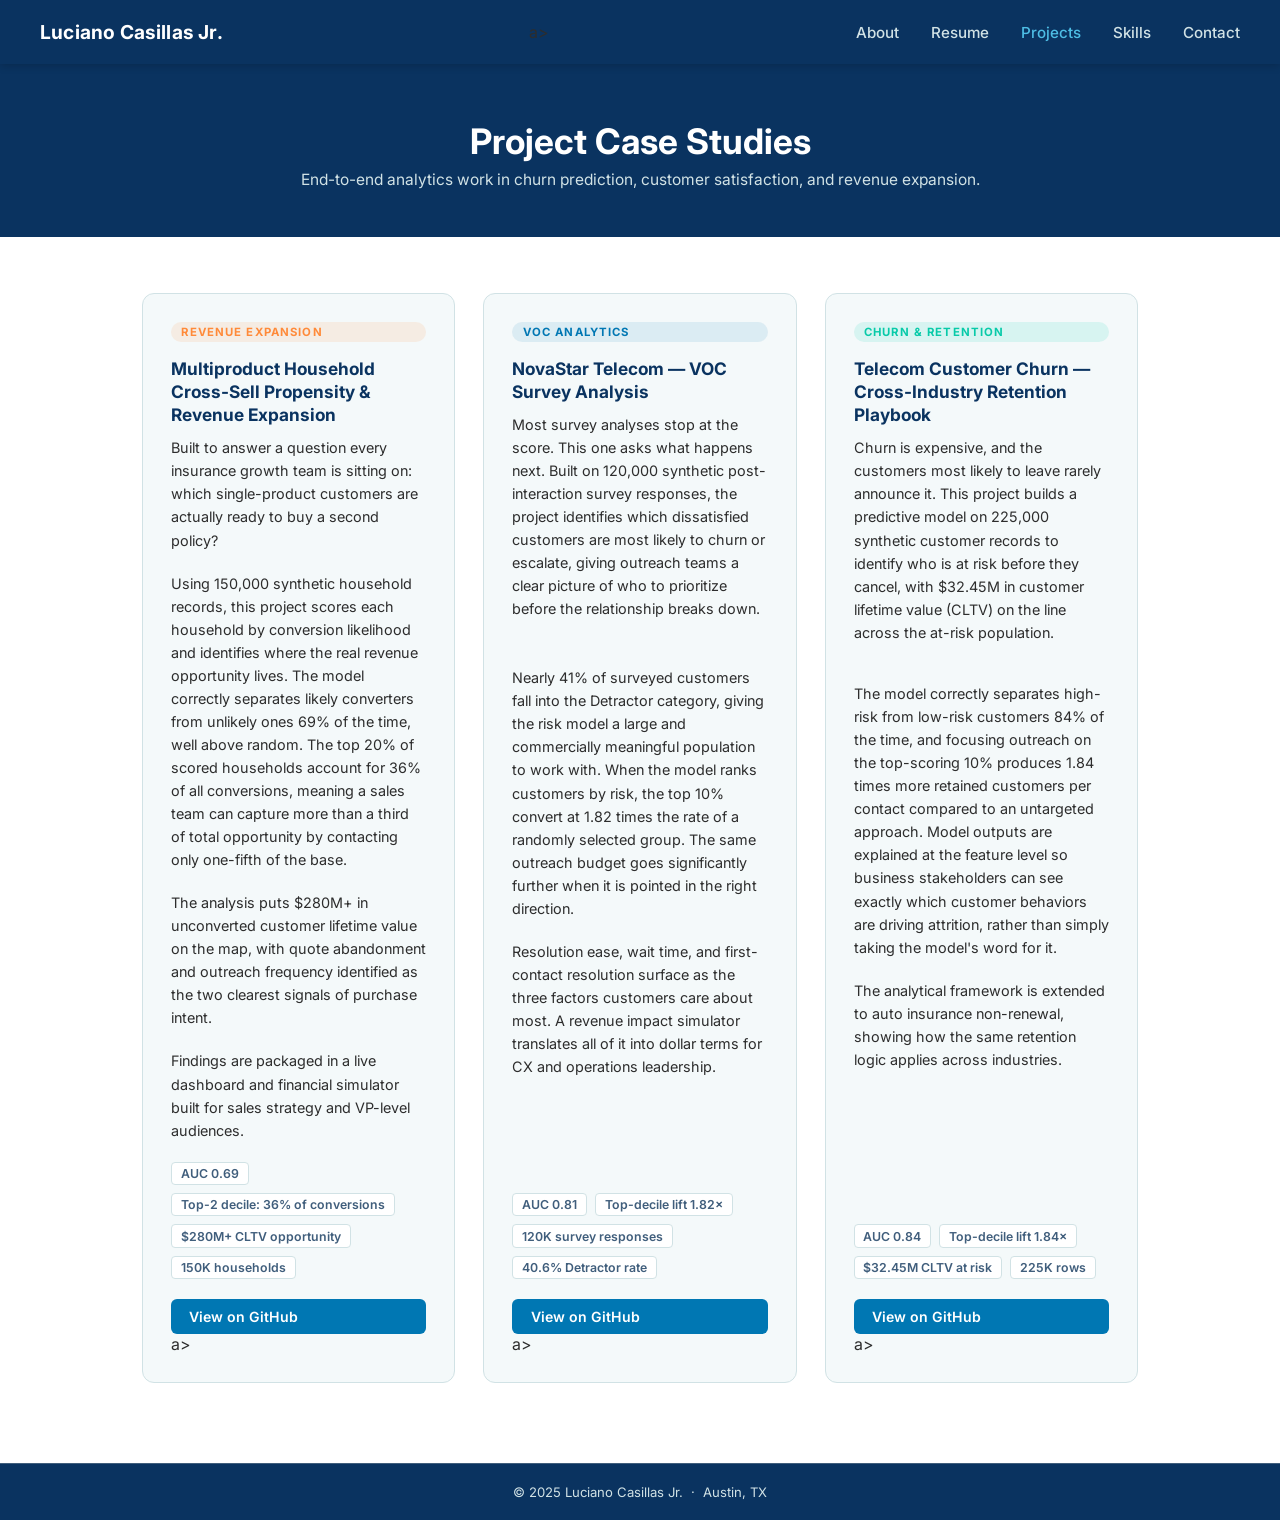
==== commit 082bee0c: "Fix HTML structure and closing tags in projects.html" ====
--- a/projects.html
+++ b/projects.html
@@ -13,72 +13,72 @@
     <nav>
           <a href="index.html" class="nav-brand">Luciano Casillas Jr.</a>a>
           <ul class="nav-links">
-                  <li><a href="index.html">About</a>a></li>
-                <li><a href="resume.html">Resume</a>a></li>
-                <li><a href="projects.html" class="active">Projects</a>a></li>
-                <li><a href="skills.html">Skills</a>a></li>
-                <li><a href="mailto:luciano.casillasjr@outlook.com">Contact</a>a></li>
-          </ul>ul>
+                  <li><a href="index.html">About</a></li>
+                <li><a href="resume.html">Resume</a></li>
+                <li><a href="projects.html" class="active">Projects</a></li>
+                <li><a href="skills.html">Skills</a></li>
+                <li><a href="mailto:luciano.casillasjr@outlook.com">Contact</a></li>
+          </ul>
     </nav>
 
   <div class="page-hero">
       <h1>Project Case Studies</h1>
       <p>End-to-end analytics work in churn prediction, customer satisfaction, and revenue expansion.</p>
-  </div>div>
+  </div>
 
   <main>
         <div class="projects-grid">
 
                 <!-- PROJECT 1: Multiproduct Household Cross-Sell -->
                 <div class="project-card">
-                          <span class="project-tag tag-revenue">Revenue Expansion</span>span>
+                          <span class="project-tag tag-revenue">Revenue Expansion</span>
                           <h2>Multiproduct Household Cross-Sell Propensity &amp; Revenue Expansion</h2>
                           <p>Built to answer a question every insurance growth team is sitting on: which single-product customers are actually ready to buy a second policy?</p>
                           <p>Using 150,000 synthetic household records, this project scores each household by conversion likelihood and identifies where the real revenue opportunity lives. The model correctly separates likely converters from unlikely ones 69% of the time, well above random. The top 20% of scored households account for 36% of all conversions, meaning a sales team can capture more than a third of total opportunity by contacting only one-fifth of the base.</p>
                           <p>The analysis puts $280M+ in unconverted customer lifetime value on the map, with quote abandonment and outreach frequency identified as the two clearest signals of purchase intent.</p>
                           <p>Findings are packaged in a live dashboard and financial simulator built for sales strategy and VP-level audiences.</p>
                           <div class="project-metrics">
-                                      <span class="badge">AUC 0.69</span>span>
-                                      <span class="badge">Top-2 decile: 36% of conversions</span>span>
-                                      <span class="badge">$280M+ CLTV opportunity</span>span>
-                                      <span class="badge">150K households</span>span>
-                          </div>div>
+                                      <span class="badge">AUC 0.69</span>
+                                      <span class="badge">Top-2 decile: 36% of conversions</span>
+                                      <span class="badge">$280M+ CLTV opportunity</span>
+                                      <span class="badge">150K households</span>
+                          </div>
                           <a href="https://github.com/Aztexan512/Multiproduct-Household-Propensity-Model" class="btn-github" target="_blank" rel="noopener">View on GitHub</a>a>
-                </div>div>
+                </div>
 
                 <!-- PROJECT 2: NovaStar Telecom VOC -->
                 <div class="project-card">
-                          <span class="project-tag tag-voc">VOC Analytics</span>span>
+                          <span class="project-tag tag-voc">VOC Analytics</span>
                           <h2>NovaStar Telecom — VOC Survey Analysis</h2>
                           <p>Most survey analyses stop at the score. This one asks what happens next. Built on 120,000 synthetic post-interaction survey responses, the project identifies which dissatisfied customers are most likely to churn or escalate, giving outreach teams a clear picture of who to prioritize before the relationship breaks down.</p>
                           <p>Nearly 41% of surveyed customers fall into the Detractor category, giving the risk model a large and commercially meaningful population to work with. When the model ranks customers by risk, the top 10% convert at 1.82 times the rate of a randomly selected group. The same outreach budget goes significantly further when it is pointed in the right direction.</p>
                           <p>Resolution ease, wait time, and first-contact resolution surface as the three factors customers care about most. A revenue impact simulator translates all of it into dollar terms for CX and operations leadership.</p>
                           <div class="project-metrics">
-                                      <span class="badge">AUC 0.81</span>span>
-                                      <span class="badge">Top-decile lift 1.82×</span>span>
-                                      <span class="badge">120K survey responses</span>span>
-                                      <span class="badge">40.6% Detractor rate</span>span>
-                          </div>div>
+                                      <span class="badge">AUC 0.81</span>
+                                      <span class="badge">Top-decile lift 1.82×</span>
+                                      <span class="badge">120K survey responses</span>
+                                      <span class="badge">40.6% Detractor rate</span>
+                          </div>
                           <a href="https://github.com/Aztexan512/Customer-Satisfaction-Driver-Analysis" class="btn-github" target="_blank" rel="noopener">View on GitHub</a>a>
-                </div>div>
+                </div>
 
                 <!-- PROJECT 3: Telecom Customer Churn -->
                 <div class="project-card">
-                          <span class="project-tag tag-churn">Churn &amp; Retention</span>span>
+                          <span class="project-tag tag-churn">Churn &amp; Retention</span>
                           <h2>Telecom Customer Churn — Cross-Industry Retention Playbook</h2>
                           <p>Churn is expensive, and the customers most likely to leave rarely announce it. This project builds a predictive model on 225,000 synthetic customer records to identify who is at risk before they cancel, with $32.45M in customer lifetime value (CLTV) on the line across the at-risk population.</p>
                           <p>The model correctly separates high-risk from low-risk customers 84% of the time, and focusing outreach on the top-scoring 10% produces 1.84 times more retained customers per contact compared to an untargeted approach. Model outputs are explained at the feature level so business stakeholders can see exactly which customer behaviors are driving attrition, rather than simply taking the model's word for it.</p>
                           <p>The analytical framework is extended to auto insurance non-renewal, showing how the same retention logic applies across industries.</p>
                           <div class="project-metrics">
-                                      <span class="badge">AUC 0.84</span>span>
-                                      <span class="badge">Top-decile lift 1.84×</span>span>
-                                      <span class="badge">$32.45M CLTV at risk</span>span>
-                                      <span class="badge">225K rows</span>span>
-                          </div>div>
+                                      <span class="badge">AUC 0.84</span>
+                                      <span class="badge">Top-decile lift 1.84×</span>
+                                      <span class="badge">$32.45M CLTV at risk</span>
+                                      <span class="badge">225K rows</span>
+                          </div>
                           <a href="https://github.com/Aztexan512/Telco-Churn-Retention-Playbook" class="btn-github" target="_blank" rel="noopener">View on GitHub</a>a>
-                </div>div>
+                </div>
 
-        </div>div>
+        </div>
   </main>
 
     <footer>
@@ -86,7 +86,7 @@
     </footer>
 
 </body>
-</html>html></p>
+</html></p>
     </footer>
   </main></p></h1></li></li>
     </nav>
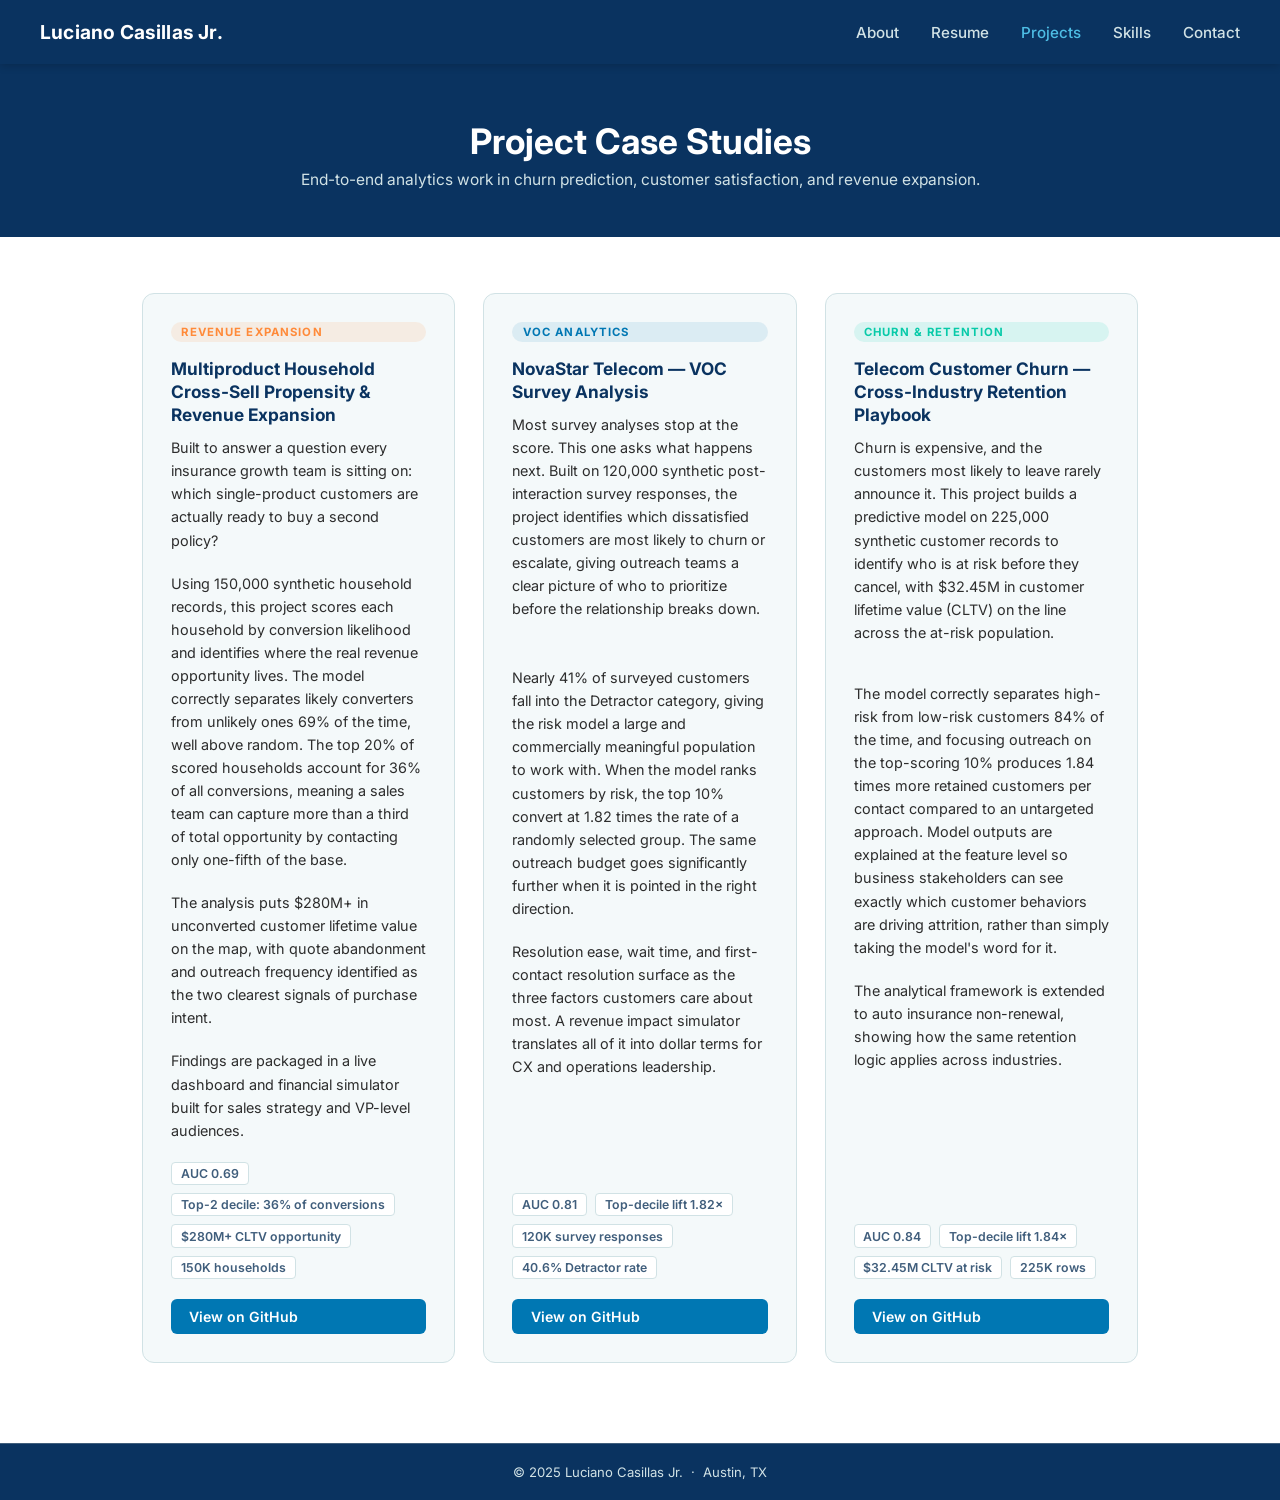
==== commit 57ca02e0: "Fix broken anchor tags in projects.html" ====
--- a/projects.html
+++ b/projects.html
@@ -11,7 +11,7 @@
 <body>
 
     <nav>
-          <a href="index.html" class="nav-brand">Luciano Casillas Jr.</a>a>
+          <a href="index.html" class="nav-brand">Luciano Casillas Jr.</a>
           <ul class="nav-links">
                   <li><a href="index.html">About</a></li>
                 <li><a href="resume.html">Resume</a></li>
@@ -43,7 +43,7 @@
                                       <span class="badge">$280M+ CLTV opportunity</span>
                                       <span class="badge">150K households</span>
                           </div>
-                          <a href="https://github.com/Aztexan512/Multiproduct-Household-Propensity-Model" class="btn-github" target="_blank" rel="noopener">View on GitHub</a>a>
+                          <a href="https://github.com/Aztexan512/Multiproduct-Household-Propensity-Model" class="btn-github" target="_blank" rel="noopener">View on GitHub</a>
                 </div>
 
                 <!-- PROJECT 2: NovaStar Telecom VOC -->
@@ -59,7 +59,7 @@
                                       <span class="badge">120K survey responses</span>
                                       <span class="badge">40.6% Detractor rate</span>
                           </div>
-                          <a href="https://github.com/Aztexan512/Customer-Satisfaction-Driver-Analysis" class="btn-github" target="_blank" rel="noopener">View on GitHub</a>a>
+                          <a href="https://github.com/Aztexan512/Customer-Satisfaction-Driver-Analysis" class="btn-github" target="_blank" rel="noopener">View on GitHub</a>
                 </div>
 
                 <!-- PROJECT 3: Telecom Customer Churn -->
@@ -75,7 +75,7 @@
                                       <span class="badge">$32.45M CLTV at risk</span>
                                       <span class="badge">225K rows</span>
                           </div>
-                          <a href="https://github.com/Aztexan512/Telco-Churn-Retention-Playbook" class="btn-github" target="_blank" rel="noopener">View on GitHub</a>a>
+                          <a href="https://github.com/Aztexan512/Telco-Churn-Retention-Playbook" class="btn-github" target="_blank" rel="noopener">View on GitHub</a>
                 </div>
 
         </div>
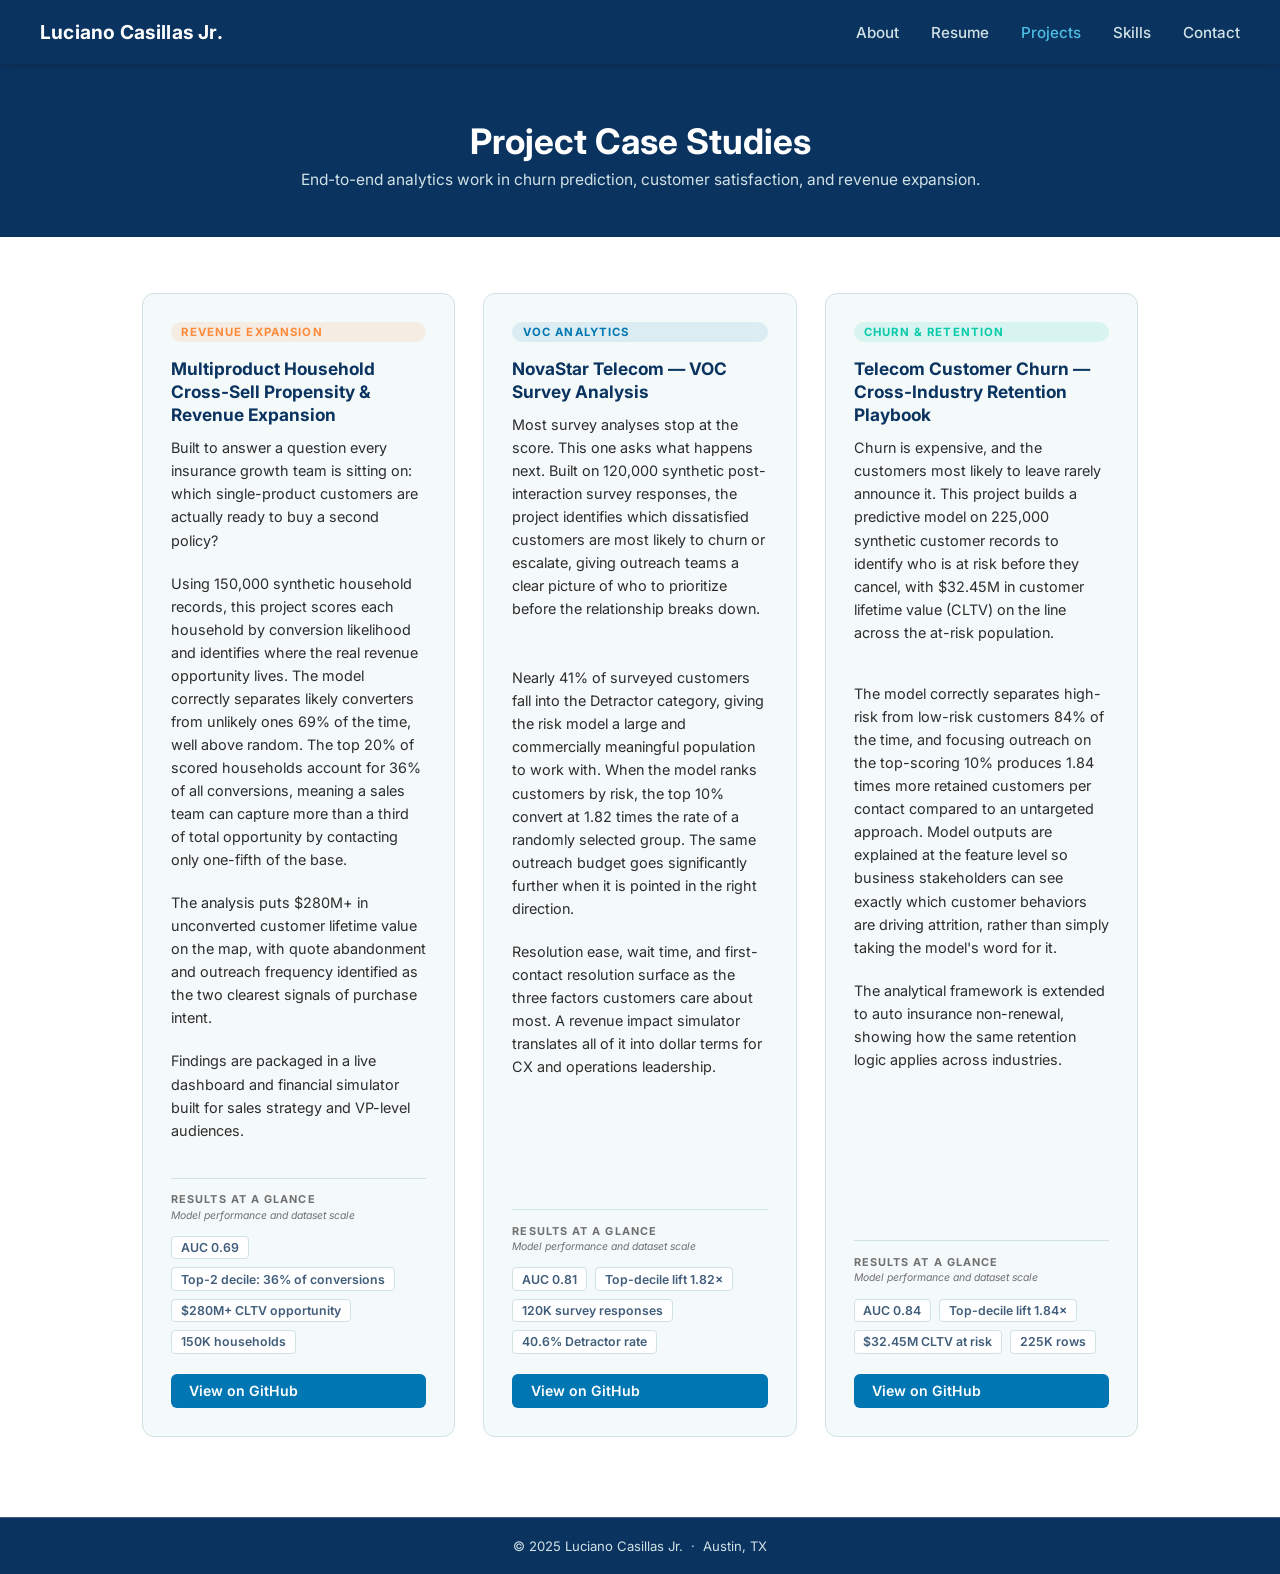
==== commit 33ba158a: "Add badge section dividers and labels to project cards" ====
--- a/projects.html
+++ b/projects.html
@@ -1,13 +1,13 @@
 <!DOCTYPE html>
 <html lang="en">
-  <head>
-      <meta charset="UTF-8" />
-      <meta name="viewport" content="width=device-width, initial-scale=1.0" />
-      <title>Projects — Luciano Casillas Jr.</title>
-    <link rel="preconnect" href="https://fonts.googleapis.com">
-    <link href="https://fonts.googleapis.com/css2?family=Inter:wght@400;500;600;700&display=swap" rel="stylesheet">
-    <link rel="stylesheet" href="style.css" />
-  </head>
+   <head>
+       <meta charset="UTF-8" />
+       <meta name="viewport" content="width=device-width, initial-scale=1.0" />
+       <title>Projects — Luciano Casillas Jr.</title>
+     <link rel="preconnect" href="https://fonts.googleapis.com">
+     <link href="https://fonts.googleapis.com/css2?family=Inter:wght@400;500;600;700&display=swap" rel="stylesheet">
+     <link rel="stylesheet" href="style.css" />
+   </head>
 <body>
 
     <nav>
@@ -37,11 +37,18 @@
                           <p>Using 150,000 synthetic household records, this project scores each household by conversion likelihood and identifies where the real revenue opportunity lives. The model correctly separates likely converters from unlikely ones 69% of the time, well above random. The top 20% of scored households account for 36% of all conversions, meaning a sales team can capture more than a third of total opportunity by contacting only one-fifth of the base.</p>
                           <p>The analysis puts $280M+ in unconverted customer lifetime value on the map, with quote abandonment and outreach frequency identified as the two clearest signals of purchase intent.</p>
                           <p>Findings are packaged in a live dashboard and financial simulator built for sales strategy and VP-level audiences.</p>
+                          <hr class="metrics-divider">
                           <div class="project-metrics">
-                                      <span class="badge">AUC 0.69</span>
-                                      <span class="badge">Top-2 decile: 36% of conversions</span>
-                                      <span class="badge">$280M+ CLTV opportunity</span>
-                                      <span class="badge">150K households</span>
+                                      <div class="metrics-header">
+                                                    <span class="metrics-label">Results at a glance</span>
+                                                    <span class="metrics-sublabel">Model performance and dataset scale</span>
+                                      </div>
+                                      <div class="badges-row">
+                                                    <span class="badge">AUC 0.69</span>
+                                                    <span class="badge">Top-2 decile: 36% of conversions</span>
+                                                    <span class="badge">$280M+ CLTV opportunity</span>
+                                                    <span class="badge">150K households</span>
+                                      </div>
                           </div>
                           <a href="https://github.com/Aztexan512/Multiproduct-Household-Propensity-Model" class="btn-github" target="_blank" rel="noopener">View on GitHub</a>
                 </div>
@@ -53,11 +60,18 @@
                           <p>Most survey analyses stop at the score. This one asks what happens next. Built on 120,000 synthetic post-interaction survey responses, the project identifies which dissatisfied customers are most likely to churn or escalate, giving outreach teams a clear picture of who to prioritize before the relationship breaks down.</p>
                           <p>Nearly 41% of surveyed customers fall into the Detractor category, giving the risk model a large and commercially meaningful population to work with. When the model ranks customers by risk, the top 10% convert at 1.82 times the rate of a randomly selected group. The same outreach budget goes significantly further when it is pointed in the right direction.</p>
                           <p>Resolution ease, wait time, and first-contact resolution surface as the three factors customers care about most. A revenue impact simulator translates all of it into dollar terms for CX and operations leadership.</p>
+                          <hr class="metrics-divider">
                           <div class="project-metrics">
-                                      <span class="badge">AUC 0.81</span>
-                                      <span class="badge">Top-decile lift 1.82×</span>
-                                      <span class="badge">120K survey responses</span>
-                                      <span class="badge">40.6% Detractor rate</span>
+                                      <div class="metrics-header">
+                                                    <span class="metrics-label">Results at a glance</span>
+                                                    <span class="metrics-sublabel">Model performance and dataset scale</span>
+                                      </div>
+                                      <div class="badges-row">
+                                                    <span class="badge">AUC 0.81</span>
+                                                    <span class="badge">Top-decile lift 1.82×</span>
+                                                    <span class="badge">120K survey responses</span>
+                                                    <span class="badge">40.6% Detractor rate</span>
+                                      </div>
                           </div>
                           <a href="https://github.com/Aztexan512/Customer-Satisfaction-Driver-Analysis" class="btn-github" target="_blank" rel="noopener">View on GitHub</a>
                 </div>
@@ -69,11 +83,18 @@
                           <p>Churn is expensive, and the customers most likely to leave rarely announce it. This project builds a predictive model on 225,000 synthetic customer records to identify who is at risk before they cancel, with $32.45M in customer lifetime value (CLTV) on the line across the at-risk population.</p>
                           <p>The model correctly separates high-risk from low-risk customers 84% of the time, and focusing outreach on the top-scoring 10% produces 1.84 times more retained customers per contact compared to an untargeted approach. Model outputs are explained at the feature level so business stakeholders can see exactly which customer behaviors are driving attrition, rather than simply taking the model's word for it.</p>
                           <p>The analytical framework is extended to auto insurance non-renewal, showing how the same retention logic applies across industries.</p>
+                          <hr class="metrics-divider">
                           <div class="project-metrics">
-                                      <span class="badge">AUC 0.84</span>
-                                      <span class="badge">Top-decile lift 1.84×</span>
-                                      <span class="badge">$32.45M CLTV at risk</span>
-                                      <span class="badge">225K rows</span>
+                                      <div class="metrics-header">
+                                                    <span class="metrics-label">Results at a glance</span>
+                                                    <span class="metrics-sublabel">Model performance and dataset scale</span>
+                                      </div>
+                                      <div class="badges-row">
+                                                    <span class="badge">AUC 0.84</span>
+                                                    <span class="badge">Top-decile lift 1.84×</span>
+                                                    <span class="badge">$32.45M CLTV at risk</span>
+                                                    <span class="badge">225K rows</span>
+                                      </div>
                           </div>
                           <a href="https://github.com/Aztexan512/Telco-Churn-Retention-Playbook" class="btn-github" target="_blank" rel="noopener">View on GitHub</a>
                 </div>
@@ -91,4 +112,4 @@
   </main></p></h1></li></li>
     </nav>
 </body></title>
-  </head>
+   </head>
--- a/style.css
+++ b/style.css
@@ -296,3 +296,41 @@
                                                                                                                                                                                                                                                                                                                                                                          
                                                                                                                                                                                                                                                                                                                                                                          .project-actions { display: flex; gap: 0.75rem; flex-wrap: wrap; margin-top: auto; }
                                                                                                                                                                                                                                                                                                                                                                          
+
+/* ==============================================
+   PROJECTS PAGE — BADGE SECTION HEADER
+   ============================================== */
+ .metrics-divider {
+       border: none;
+       border-top: 1px solid var(--steel-300);
+       margin: 1rem 0 0.85rem;
+ }
+ .project-metrics {
+       display: flex;
+       flex-direction: column;
+       gap: 0.5rem;
+       margin-bottom: 1.25rem;
+ }
+ .metrics-header {
+       display: flex;
+       flex-direction: column;
+       gap: 0.15rem;
+       margin-bottom: 0.4rem;
+ }
+ .metrics-label {
+       font-size: 0.68rem;
+       font-weight: 700;
+       text-transform: uppercase;
+       letter-spacing: 0.1em;
+       color: var(--gray-700);
+ }
+ .metrics-sublabel {
+       font-size: 0.65rem;
+       font-style: italic;
+       color: var(--gray-700);
+ }
+ .badges-row {
+       display: flex;
+       flex-wrap: wrap;
+       gap: 0.5rem;
+ }
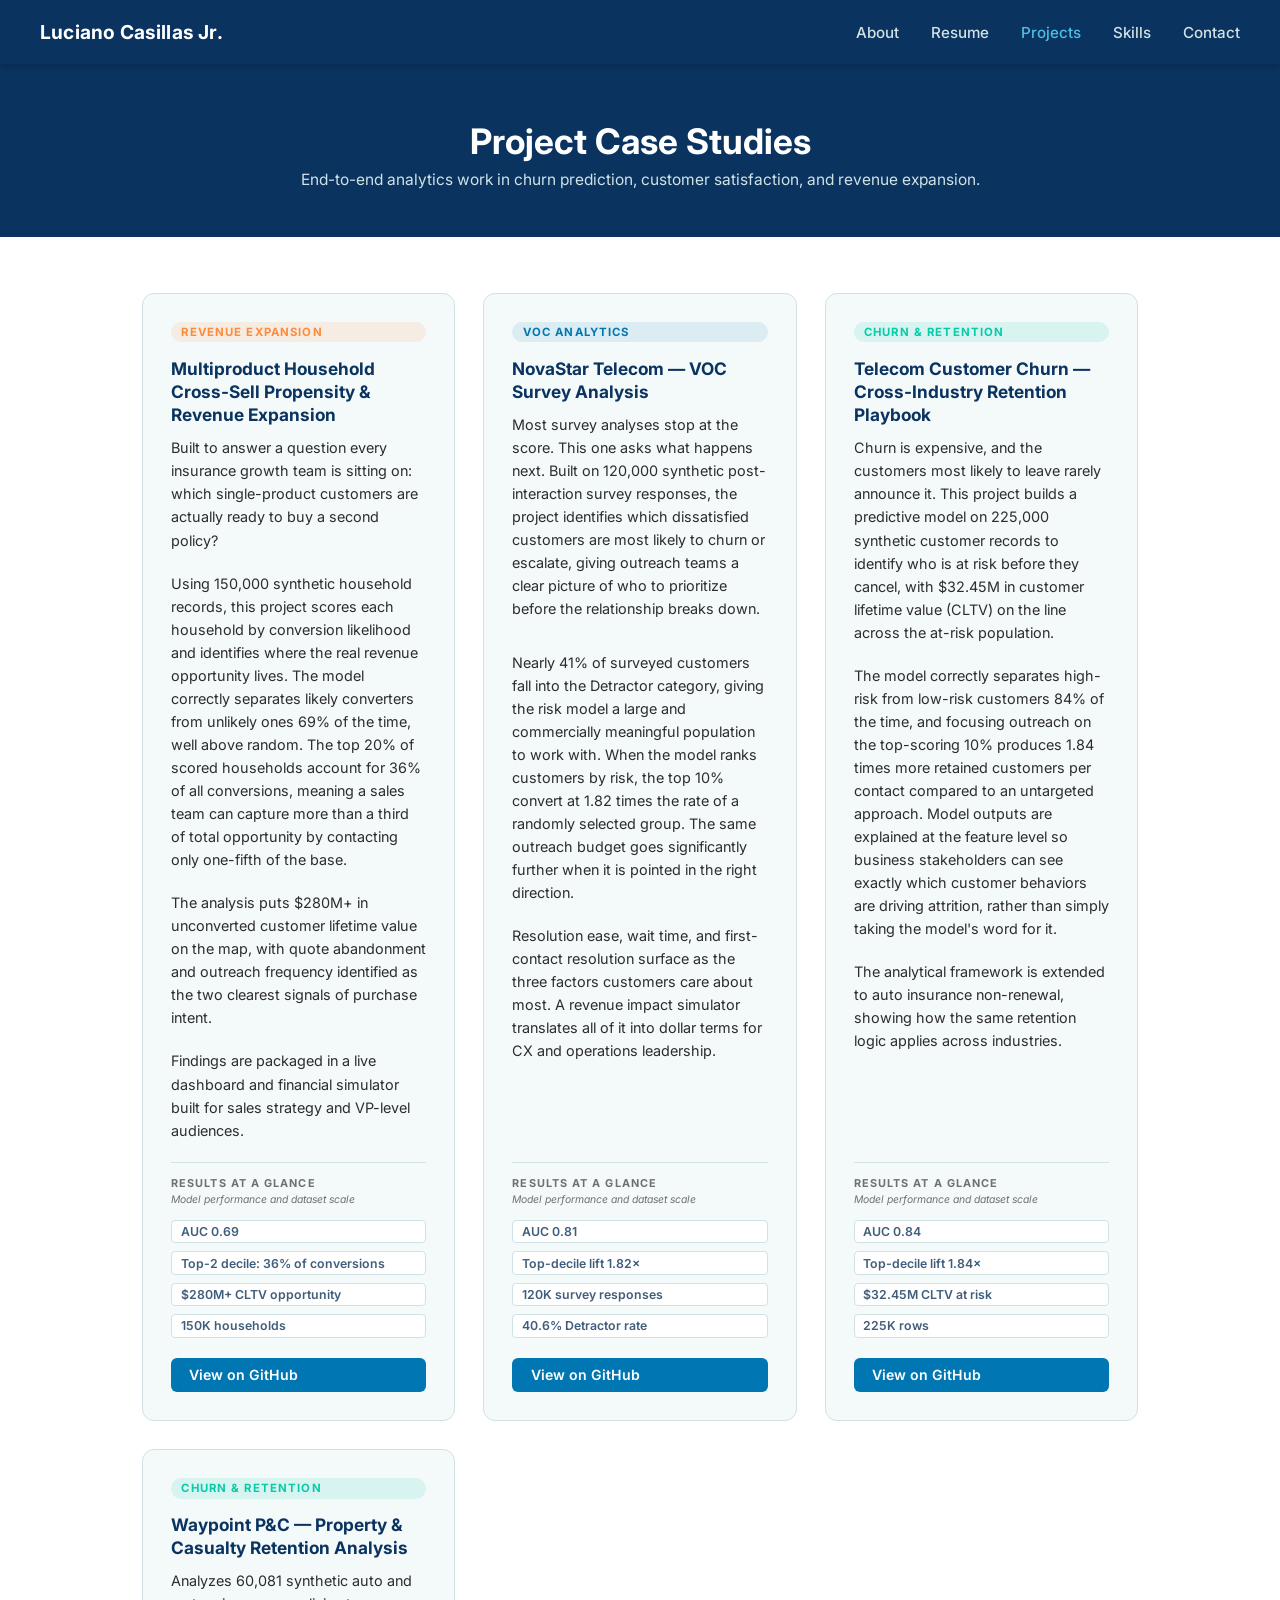
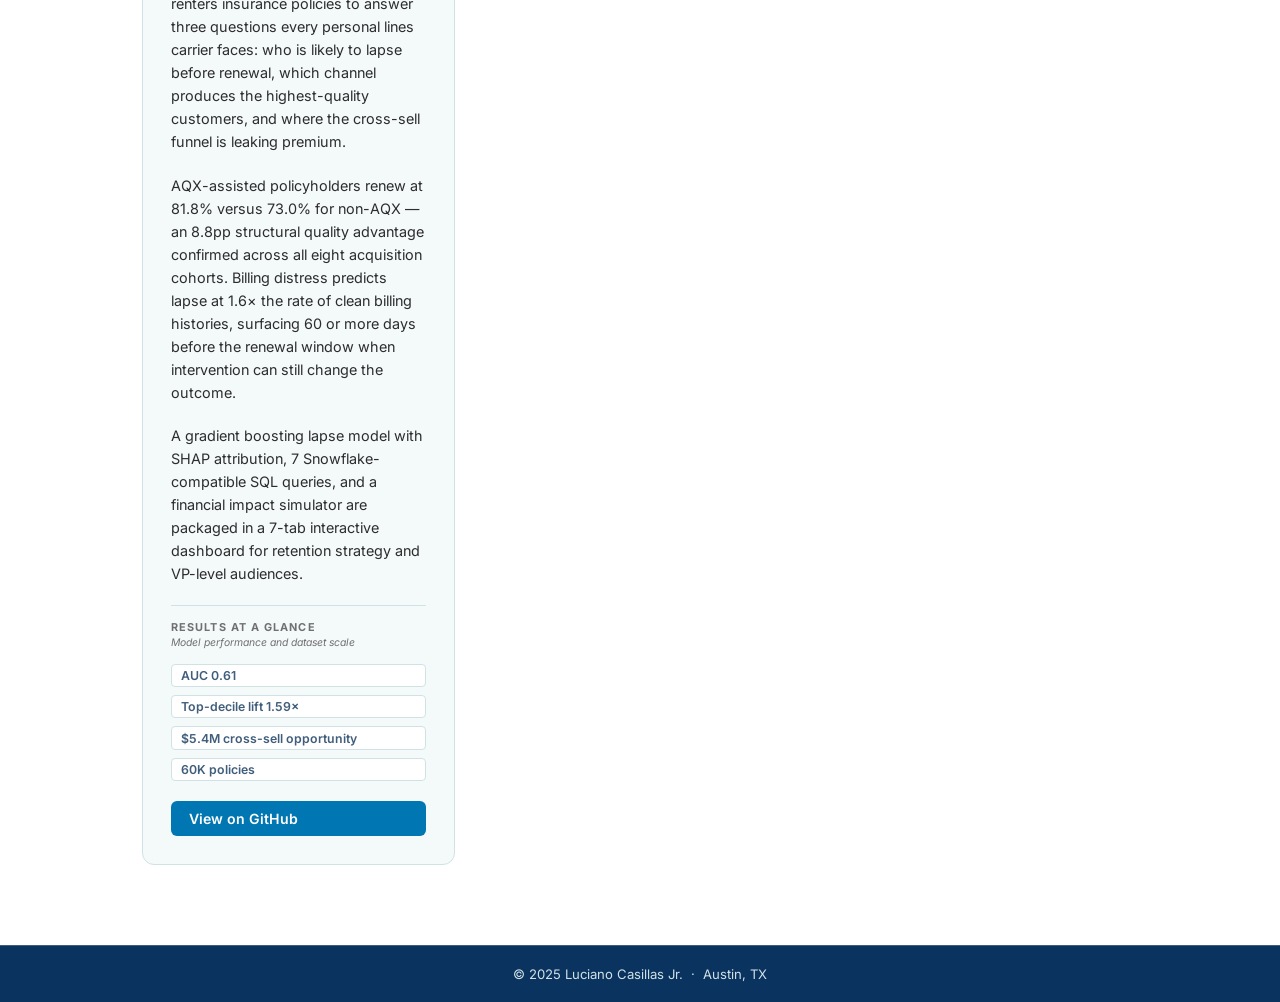
==== commit d3d04411: "Add Waypoint P&C Retention Analysis project section Added a new project section for Waypoint P&C Ret" ====
--- a/projects.html
+++ b/projects.html
@@ -99,6 +99,29 @@
                           <a href="https://github.com/Aztexan512/Telco-Churn-Retention-Playbook" class="btn-github" target="_blank" rel="noopener">View on GitHub</a>
                 </div>
 
+        <!-- PROJECT 4: Waypoint P&C Retention Analysis -->
+        <div class="project-card">
+            <span class="project-tag tag-retention">Churn &amp; Retention</span>
+            <h2>Waypoint P&amp;C &#8212; Property &amp; Casualty Retention Analysis</h2>
+            <p>Analyzes 60,081 synthetic auto and renters insurance policies to answer three questions every personal lines carrier faces: who is likely to lapse before renewal, which channel produces the highest-quality customers, and where the cross-sell funnel is leaking premium.</p>
+            <p>AQX-assisted policyholders renew at 81.8% versus 73.0% for non-AQX &#8212; an 8.8pp structural quality advantage confirmed across all eight acquisition cohorts. Billing distress predicts lapse at 1.6&#215; the rate of clean billing histories, surfacing 60 or more days before the renewal window when intervention can still change the outcome.</p>
+            <p>A gradient boosting lapse model with SHAP attribution, 7 Snowflake-compatible SQL queries, and a financial impact simulator are packaged in a 7-tab interactive dashboard for retention strategy and VP-level audiences.</p>
+            <hr class="metrics-divider">
+            <div class="project-metrics">
+                <div class="metrics-header">
+                    <span class="metrics-label">Results at a glance</span>
+                    <span class="metrics-sublabel">Model performance and dataset scale</span>
+                </div>
+                <div class="badges-row">
+                    <span class="badge">AUC 0.61</span>
+                    <span class="badge">Top-decile lift 1.59&#215;</span>
+                    <span class="badge">$5.4M cross-sell opportunity</span>
+                    <span class="badge">60K policies</span>
+                </div>
+            </div>
+            <a href="https://github.com/Aztexan512/Waypoint-Property-and-Casualty-Retention-Analysis" class="btn-github" target="_blank" rel="noopener">View on GitHub</a>
+        </div>
+
         </div>
   </main>
 
@@ -107,9 +130,4 @@
     </footer>
 
 </body>
-</html></p>
-    </footer>
-  </main></p></h1></li></li>
-    </nav>
-</body></title>
-   </head>
+</html>
--- a/style.css
+++ b/style.css
@@ -334,3 +334,6 @@
        flex-wrap: wrap;
        gap: 0.5rem;
  }
+/* Align bottom sections across all project cards */
+.metrics-divider { margin-top: auto; }
+.badges-row { flex-direction: column; }
